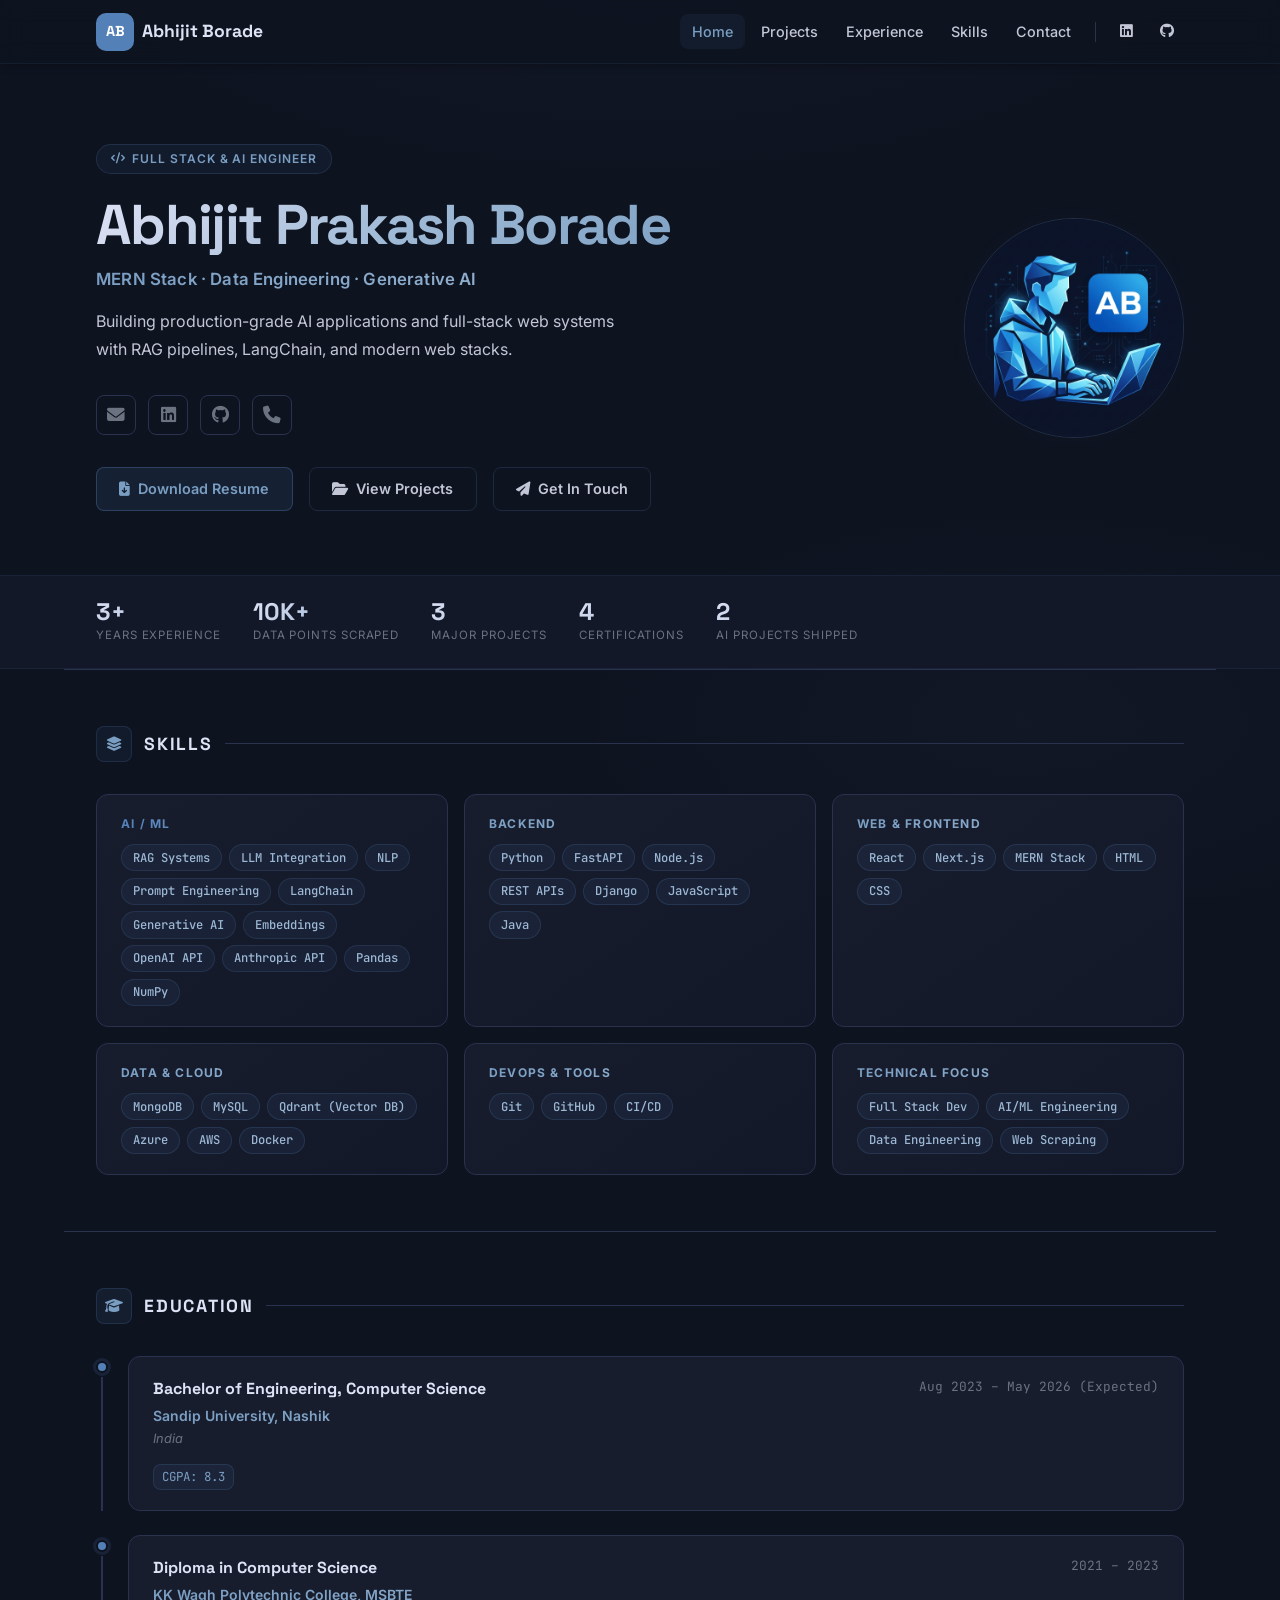
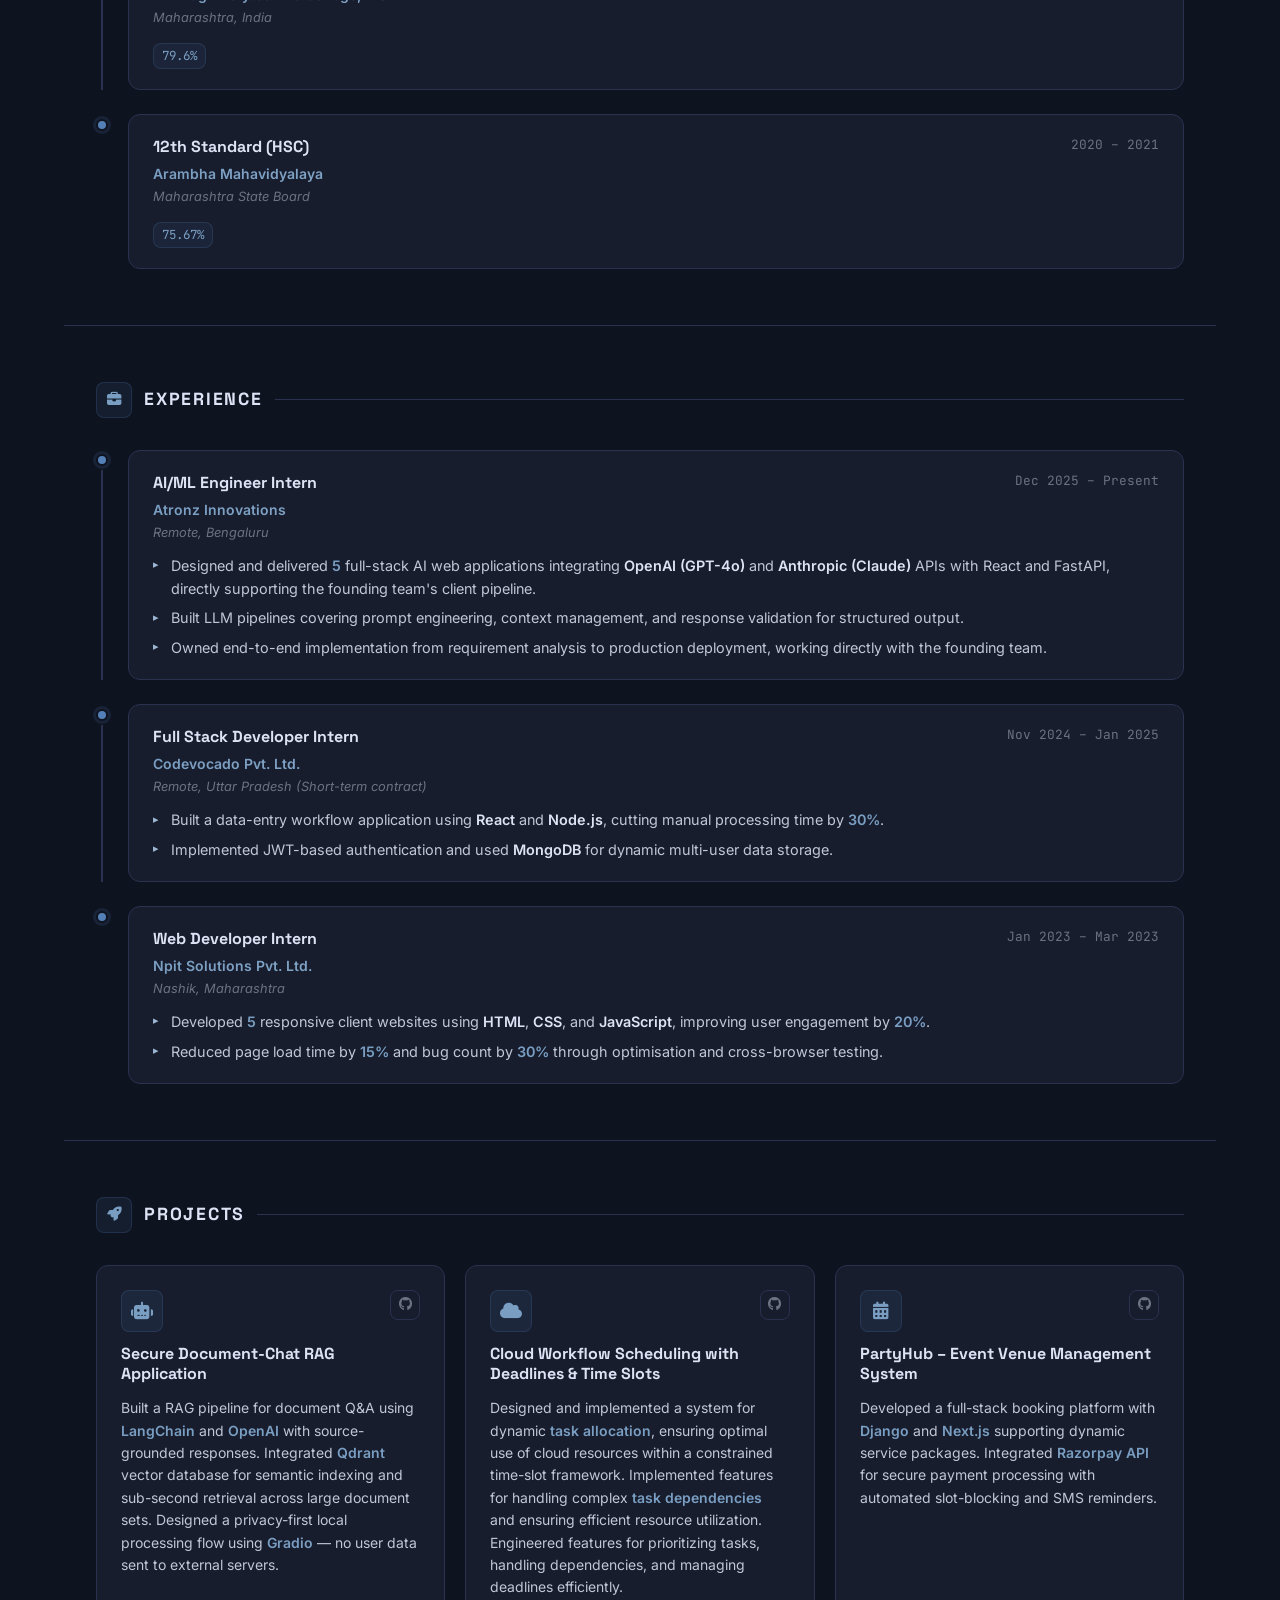
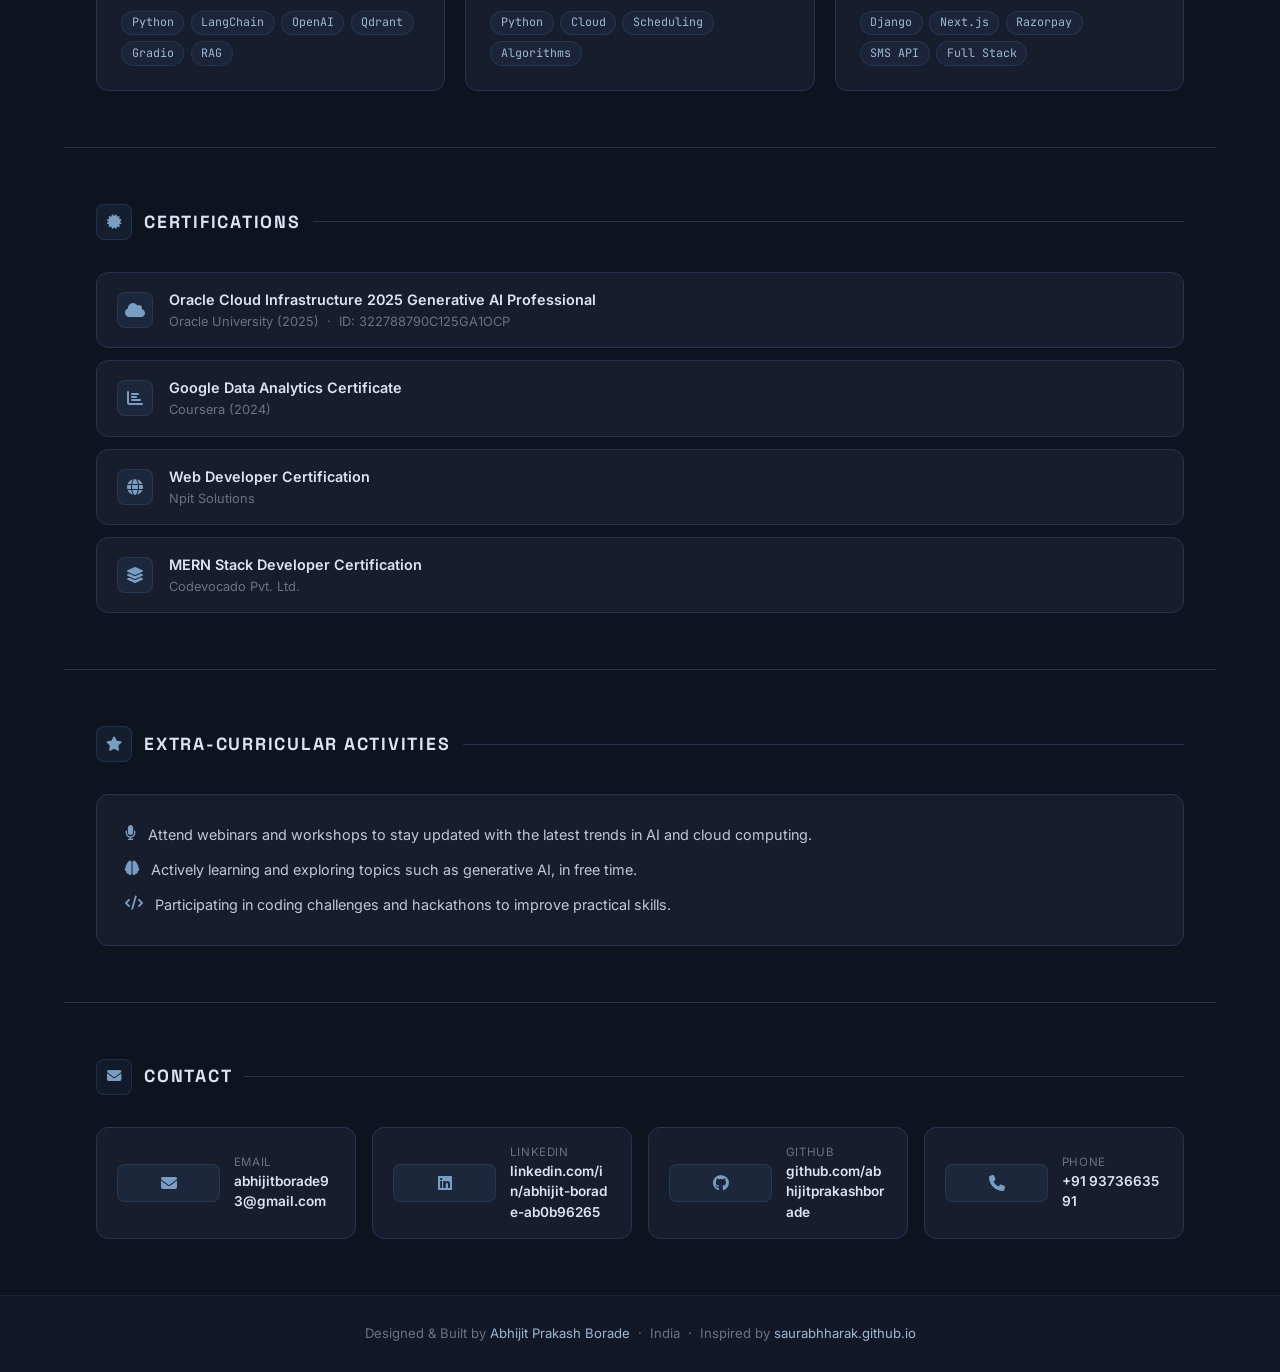
==== index.html @ 8b2f5fe6 "Deploying initial portfolio site" ====
<!DOCTYPE html>
<html lang="en">
<head>
  <meta charset="UTF-8">
  <meta name="viewport" content="width=device-width, initial-scale=1">
  <meta name="theme-color" content="#0e1320">
  <title>Abhijit Borade | Full Stack Developer & AI Engineer</title>
  <meta name="description" content="Abhijit Prakash Borade — Full Stack &amp; AI Engineer. Building production-grade AI apps with RAG pipelines, LangChain, and modern web stacks. MERN Stack, Python, Generative AI.">
  <meta name="author" content="Abhijit Prakash Borade">
  <meta property="og:title" content="Abhijit Prakash Borade">
  <meta property="og:description" content="Full Stack Developer & AI/ML Engineer based in India. MERN Stack, Python, Generative AI.">
  <meta property="og:type" content="website">
  <meta name="twitter:card" content="summary">

  <!-- Favicon -->
  <link rel="icon" href="data:image/svg+xml,<svg xmlns='http://www.w3.org/2000/svg' viewBox='0 0 100 100'><rect width='100' height='100' rx='20' fill='%233b82f6'/><text x='50' y='68' font-size='50' font-family='Arial' font-weight='bold' fill='white' text-anchor='middle'>AB</text></svg>">

  <!-- Fonts -->
  <link rel="preconnect" href="https://fonts.googleapis.com">
  <link rel="preconnect" href="https://fonts.gstatic.com" crossorigin>
  <link href="https://fonts.googleapis.com/css2?family=Space+Grotesk:wght@500;600;700&family=Inter:wght@400;500;600;700;800&family=JetBrains+Mono:wght@400;500&display=swap" rel="stylesheet">

  <!-- FontAwesome -->
  <link rel="stylesheet" href="https://cdnjs.cloudflare.com/ajax/libs/font-awesome/6.5.1/css/all.min.css">

  <!-- Stylesheet -->
  <link rel="stylesheet" href="assets/css/style.css">
</head>
<body>

  <a id="skip-to-content" href="#content">Skip to the content.</a>

  <!-- ── Navigation ── -->
  <nav class="nav-bar" role="navigation" aria-label="Main navigation">
    <div class="nav-container">
      <a class="nav-brand" href="index.html" aria-label="Abhijit Borade Home">
        <span class="nav-brand__logo">AB</span>
        <span>Abhijit Borade</span>
      </a>
      <input type="checkbox" id="nav-toggle" class="nav-toggle-checkbox" aria-hidden="true">
      <label for="nav-toggle" class="nav-toggle-label" aria-label="Toggle navigation">
        <span></span>
      </label>
      <ul class="nav-links" role="list">
        <li><a href="index.html" class="nav-active">Home</a></li>
        <li><a href="projects.html">Projects</a></li>
        <li><a href="experience.html">Experience</a></li>
        <li><a href="skills.html">Skills</a></li>
        <li><a href="#contact">Contact</a></li>
        <li class="nav-divider" aria-hidden="true"></li>
        <li class="nav-social">
          <a href="https://www.linkedin.com/in/abhijit-borade-ab0b96265" target="_blank" rel="noopener" aria-label="LinkedIn">
            <i class="fab fa-linkedin" aria-hidden="true"></i>
          </a>
        </li>
        <li class="nav-social">
          <a href="https://github.com/abhijitprakashborade" target="_blank" rel="noopener" aria-label="GitHub">
            <i class="fab fa-github" aria-hidden="true"></i>
          </a>
        </li>
      </ul>
    </div>
  </nav>

  <!-- ── Main Content ── -->
  <main id="content" role="main">

    <!-- Hero -->
    <section class="hero-section" aria-label="Introduction">
      <div class="hero-content fade-up">
        <div class="hero-badge fade-up fade-up-1">
          <i class="fas fa-code" aria-hidden="true"></i>
          Full Stack &amp; AI Engineer
        </div>
        <h1 class="hero-name fade-up fade-up-2">Abhijit Prakash Borade</h1>
        <p class="hero-title fade-up fade-up-3">MERN Stack · Data Engineering · Generative AI</p>
        <p class="hero-tagline fade-up fade-up-4">
          Building production-grade AI applications and full-stack web systems with RAG pipelines, LangChain, and modern web stacks.
        </p>
        <div class="hero-social fade-up fade-up-4">
          <a href="mailto:abhijitborade93@gmail.com" aria-label="Email">
            <i class="fas fa-envelope" aria-hidden="true"></i>
          </a>
          <a href="https://www.linkedin.com/in/abhijit-borade-ab0b96265" target="_blank" rel="noopener" aria-label="LinkedIn">
            <i class="fab fa-linkedin" aria-hidden="true"></i>
          </a>
          <a href="https://github.com/abhijitprakashborade" target="_blank" rel="noopener" aria-label="GitHub">
            <i class="fab fa-github" aria-hidden="true"></i>
          </a>
          <a href="tel:+919373663591" aria-label="Phone">
            <i class="fas fa-phone" aria-hidden="true"></i>
          </a>
        </div>
        <div class="hero-actions fade-up fade-up-5">
          <a href="assets/resume/Abhijit_Borade_Resume.pdf" download="Abhijit_Borade_Resume.pdf" class="hero-resume-btn" id="hero-download-resume">
            <i class="fas fa-file-arrow-down" aria-hidden="true"></i> Download Resume
          </a>
          <a href="projects.html" class="hero-contact-btn" id="hero-view-projects">
            <i class="fas fa-folder-open" aria-hidden="true"></i> View Projects
          </a>
          <a href="#contact" class="hero-contact-btn" id="hero-contact">
            <i class="fas fa-paper-plane" aria-hidden="true"></i> Get In Touch
          </a>
        </div>
      </div>
      <div class="hero-avatar-wrap fade-up fade-up-2">
        <div class="hero-avatar-glow"></div>
        <img class="hero-avatar" src="assets/images/profile.png" alt="Abhijit Prakash Borade profile photo" width="220" height="220">
      </div>
    </section>

    <!-- Stats Strip -->
    <div class="stats-strip">
      <div class="stats-inner">
        <div class="stat-item">
          <span class="stat-value stat-blue">3+</span>
          <span class="stat-label">Years Experience</span>
        </div>
        <div class="stat-item">
          <span class="stat-value stat-teal">10K+</span>
          <span class="stat-label">Data Points Scraped</span>
        </div>
        <div class="stat-item">
          <span class="stat-value stat-purple">3</span>
          <span class="stat-label">Major Projects</span>
        </div>
        <div class="stat-item">
          <span class="stat-value stat-orange">4</span>
          <span class="stat-label">Certifications</span>
        </div>
        <div class="stat-item">
          <span class="stat-value stat-pink">2</span>
          <span class="stat-label">AI Projects Shipped</span>
        </div>
      </div>
    </div>

    <hr class="section-divider">

    <!-- Skills Summary -->
    <section id="skills" class="section-wrap" aria-labelledby="skills-heading">
      <div class="section-header">
        <div class="section-icon"><i class="fas fa-layer-group" aria-hidden="true"></i></div>
        <h2 class="section-title" id="skills-heading">Skills</h2>
        <div class="section-title-line"></div>
      </div>
      <div class="skills-grid">
        <div class="skill-card"><!-- blue (default) -->
          <div class="skill-category">AI / ML</div>
          <div class="skill-tags">
            <span class="skill-tag">RAG Systems</span>
            <span class="skill-tag">LLM Integration</span>
            <span class="skill-tag">NLP</span>
            <span class="skill-tag">Prompt Engineering</span>
            <span class="skill-tag">LangChain</span>
            <span class="skill-tag">Generative AI</span>
            <span class="skill-tag">Embeddings</span>
            <span class="skill-tag">OpenAI API</span>
            <span class="skill-tag">Anthropic API</span>
            <span class="skill-tag">Pandas</span>
            <span class="skill-tag">NumPy</span>
          </div>
        </div>
        <div class="skill-card c-teal">
          <div class="skill-category">Backend</div>
          <div class="skill-tags">
            <span class="skill-tag">Python</span>
            <span class="skill-tag">FastAPI</span>
            <span class="skill-tag">Node.js</span>
            <span class="skill-tag">REST APIs</span>
            <span class="skill-tag">Django</span>
            <span class="skill-tag">JavaScript</span>
            <span class="skill-tag">Java</span>
          </div>
        </div>
        <div class="skill-card c-purple">
          <div class="skill-category">Web &amp; Frontend</div>
          <div class="skill-tags">
            <span class="skill-tag">React</span>
            <span class="skill-tag">Next.js</span>
            <span class="skill-tag">MERN Stack</span>
            <span class="skill-tag">HTML</span>
            <span class="skill-tag">CSS</span>
          </div>
        </div>
        <div class="skill-card c-orange">
          <div class="skill-category">Data &amp; Cloud</div>
          <div class="skill-tags">
            <span class="skill-tag">MongoDB</span>
            <span class="skill-tag">MySQL</span>
            <span class="skill-tag">Qdrant (Vector DB)</span>
            <span class="skill-tag">Azure</span>
            <span class="skill-tag">AWS</span>
            <span class="skill-tag">Docker</span>
          </div>
        </div>
        <div class="skill-card c-green">
          <div class="skill-category">DevOps &amp; Tools</div>
          <div class="skill-tags">
            <span class="skill-tag">Git</span>
            <span class="skill-tag">GitHub</span>
            <span class="skill-tag">CI/CD</span>
          </div>
        </div>
        <div class="skill-card c-pink">
          <div class="skill-category">Technical Focus</div>
          <div class="skill-tags">
            <span class="skill-tag">Full Stack Dev</span>
            <span class="skill-tag">AI/ML Engineering</span>
            <span class="skill-tag">Data Engineering</span>
            <span class="skill-tag">Web Scraping</span>
          </div>
        </div>
      </div>
    </section>

    <hr class="section-divider">

    <!-- Education -->
    <section id="education" class="section-wrap" aria-labelledby="edu-heading">
      <div class="section-header">
        <div class="section-icon si-teal"><i class="fas fa-graduation-cap" aria-hidden="true"></i></div>
        <h2 class="section-title" id="edu-heading">Education</h2>
        <div class="section-title-line"></div>
      </div>
      <div class="timeline">

        <div class="timeline-item c-teal">
          <div class="timeline-dot-col">
            <div class="timeline-dot"></div>
            <div class="timeline-line"></div>
          </div>
          <div class="timeline-body">
            <div class="timeline-header">
              <div class="timeline-title">Bachelor of Engineering, Computer Science</div>
              <div class="timeline-date">Aug 2023 – May 2026 (Expected)</div>
            </div>
            <div class="timeline-org">Sandip University, Nashik</div>
            <div class="timeline-sub">India</div>
            <span class="timeline-grade">CGPA: 8.3</span>
          </div>
        </div>

        <div class="timeline-item c-purple">
          <div class="timeline-dot-col">
            <div class="timeline-dot"></div>
            <div class="timeline-line"></div>
          </div>
          <div class="timeline-body">
            <div class="timeline-header">
              <div class="timeline-title">Diploma in Computer Science</div>
              <div class="timeline-date">2021 – 2023</div>
            </div>
            <div class="timeline-org">KK Wagh Polytechnic College, MSBTE</div>
            <div class="timeline-sub">Maharashtra, India</div>
            <span class="timeline-grade">79.6%</span>
          </div>
        </div>

        <div class="timeline-item c-orange">
          <div class="timeline-dot-col">
            <div class="timeline-dot"></div>
          </div>
          <div class="timeline-body">
            <div class="timeline-header">
              <div class="timeline-title">12th Standard (HSC)</div>
              <div class="timeline-date">2020 – 2021</div>
            </div>
            <div class="timeline-org">Arambha Mahavidyalaya</div>
            <div class="timeline-sub">Maharashtra State Board</div>
            <span class="timeline-grade">75.67%</span>
          </div>
        </div>

      </div>
    </section>

    <hr class="section-divider">

    <!-- Experience -->
    <section id="experience" class="section-wrap" aria-labelledby="exp-heading">
      <div class="section-header">
        <div class="section-icon si-orange"><i class="fas fa-briefcase" aria-hidden="true"></i></div>
        <h2 class="section-title" id="exp-heading">Experience</h2>
        <div class="section-title-line"></div>
      </div>
      <div class="timeline">

        <div class="timeline-item c-blue">
          <div class="timeline-dot-col">
            <div class="timeline-dot"></div>
            <div class="timeline-line"></div>
          </div>
          <div class="timeline-body">
            <div class="timeline-header">
              <div class="timeline-title">AI/ML Engineer Intern</div>
              <div class="timeline-date">Dec 2025 – Present</div>
            </div>
            <div class="timeline-org">Atronz Innovations</div>
            <div class="timeline-sub">Remote, Bengaluru</div>
            <ul class="timeline-bullets">
              <li>Designed and delivered <span class="highlight-num">5</span> full-stack AI web applications integrating <strong>OpenAI (GPT-4o)</strong> and <strong>Anthropic (Claude)</strong> APIs with React and FastAPI, directly supporting the founding team's client pipeline.</li>
              <li>Built LLM pipelines covering prompt engineering, context management, and response validation for structured output.</li>
              <li>Owned end-to-end implementation from requirement analysis to production deployment, working directly with the founding team.</li>
            </ul>
          </div>
        </div>

        <div class="timeline-item c-purple">
          <div class="timeline-dot-col">
            <div class="timeline-dot"></div>
            <div class="timeline-line"></div>
          </div>
          <div class="timeline-body">
            <div class="timeline-header">
              <div class="timeline-title">Full Stack Developer Intern</div>
              <div class="timeline-date">Nov 2024 – Jan 2025</div>
            </div>
            <div class="timeline-org">Codevocado Pvt. Ltd.</div>
            <div class="timeline-sub">Remote, Uttar Pradesh (Short-term contract)</div>
            <ul class="timeline-bullets">
              <li>Built a data-entry workflow application using <strong>React</strong> and <strong>Node.js</strong>, cutting manual processing time by <span class="highlight-num">30%</span>.</li>
              <li>Implemented JWT-based authentication and used <strong>MongoDB</strong> for dynamic multi-user data storage.</li>
            </ul>
          </div>
        </div>

        <div class="timeline-item c-teal">
          <div class="timeline-dot-col">
            <div class="timeline-dot"></div>
          </div>
          <div class="timeline-body">
            <div class="timeline-header">
              <div class="timeline-title">Web Developer Intern</div>
              <div class="timeline-date">Jan 2023 – Mar 2023</div>
            </div>
            <div class="timeline-org">Npit Solutions Pvt. Ltd.</div>
            <div class="timeline-sub">Nashik, Maharashtra</div>
            <ul class="timeline-bullets">
              <li>Developed <span class="highlight-num">5</span> responsive client websites using <strong>HTML</strong>, <strong>CSS</strong>, and <strong>JavaScript</strong>, improving user engagement by <span class="highlight-num">20%</span>.</li>
              <li>Reduced page load time by <span class="highlight-num">15%</span> and bug count by <span class="highlight-num">30%</span> through optimisation and cross-browser testing.</li>
            </ul>
          </div>
        </div>

      </div>
    </section>

    <hr class="section-divider">

    <!-- Projects -->
    <section id="projects" class="section-wrap" aria-labelledby="proj-heading">
      <div class="section-header">
        <div class="section-icon si-purple"><i class="fas fa-rocket" aria-hidden="true"></i></div>
        <h2 class="section-title" id="proj-heading">Projects</h2>
        <div class="section-title-line"></div>
      </div>
      <div class="projects-grid">

        <article class="project-card" aria-label="Secure Document-Chat RAG Application">
          <div class="project-card-header">
            <div class="project-icon"><i class="fas fa-robot" aria-hidden="true"></i></div>
            <div class="project-links">
              <a href="https://github.com/abhijitprakashborade/RAG-App" target="_blank" rel="noopener" class="project-link" aria-label="GitHub Repository">
                <i class="fab fa-github" aria-hidden="true"></i>
              </a>
            </div>
          </div>
          <h3 class="project-name">Secure Document-Chat RAG Application</h3>
          <p class="project-desc">
            Built a RAG pipeline for document Q&amp;A using <strong>LangChain</strong> and <strong>OpenAI</strong> with source-grounded responses. Integrated <strong>Qdrant</strong> vector database for semantic indexing and sub-second retrieval across large document sets. Designed a privacy-first local processing flow using <strong>Gradio</strong> — no user data sent to external servers.
          </p>
          <div class="project-tags">
            <span class="project-tag">Python</span>
            <span class="project-tag">LangChain</span>
            <span class="project-tag">OpenAI</span>
            <span class="project-tag">Qdrant</span>
            <span class="project-tag">Gradio</span>
            <span class="project-tag">RAG</span>
          </div>
        </article>

        <article class="project-card c-purple" aria-label="Cloud Workflow Scheduling with Deadlines and Time Slots">
          <div class="project-card-header">
            <div class="project-icon"><i class="fas fa-cloud" aria-hidden="true"></i></div>
            <div class="project-links">
              <a href="https://github.com/abhijitborade" target="_blank" rel="noopener" class="project-link" aria-label="GitHub Repository">
                <i class="fab fa-github" aria-hidden="true"></i>
              </a>
            </div>
          </div>
          <h3 class="project-name">Cloud Workflow Scheduling with Deadlines & Time Slots</h3>
          <p class="project-desc">
            Designed and implemented a system for dynamic <strong>task allocation</strong>, ensuring optimal use of cloud resources within a constrained time-slot framework. Implemented features for handling complex <strong>task dependencies</strong> and ensuring efficient resource utilization. Engineered features for prioritizing tasks, handling dependencies, and managing deadlines efficiently.
          </p>
          <div class="project-tags">
            <span class="project-tag">Python</span>
            <span class="project-tag">Cloud</span>
            <span class="project-tag">Scheduling</span>
            <span class="project-tag">Algorithms</span>
          </div>
        </article>

        <article class="project-card c-orange" aria-label="PartyHub Event Venue Management System">
          <div class="project-card-header">
            <div class="project-icon"><i class="fas fa-calendar-alt" aria-hidden="true"></i></div>
            <div class="project-links">
              <a href="https://github.com/abhijitprakashborade/PartyHall" target="_blank" rel="noopener" class="project-link" aria-label="GitHub Repository">
                <i class="fab fa-github" aria-hidden="true"></i>
              </a>
            </div>
          </div>
          <h3 class="project-name">PartyHub – Event Venue Management System</h3>
          <p class="project-desc">
            Developed a full-stack booking platform with <strong>Django</strong> and <strong>Next.js</strong> supporting dynamic service packages. Integrated <strong>Razorpay API</strong> for secure payment processing with automated slot-blocking and SMS reminders.
          </p>
          <div class="project-tags">
            <span class="project-tag">Django</span>
            <span class="project-tag">Next.js</span>
            <span class="project-tag">Razorpay</span>
            <span class="project-tag">SMS API</span>
            <span class="project-tag">Full Stack</span>
          </div>
        </article>

      </div>
    </section>

    <hr class="section-divider">

    <!-- Certifications -->
    <section id="certifications" class="section-wrap" aria-labelledby="cert-heading">
      <div class="section-header">
        <div class="section-icon si-pink"><i class="fas fa-certificate" aria-hidden="true"></i></div>
        <h2 class="section-title" id="cert-heading">Certifications</h2>
        <div class="section-title-line"></div>
      </div>
      <div class="cert-list">
        <div class="cert-item">
          <div class="cert-icon"><i class="fas fa-cloud" aria-hidden="true"></i></div>
          <div>
            <div class="cert-name">Oracle Cloud Infrastructure 2025 Generative AI Professional</div>
            <div class="cert-issuer">Oracle University (2025) &nbsp;·&nbsp; ID: 322788790C125GA1OCP</div>
          </div>
        </div>
        <div class="cert-item c-teal">
          <div class="cert-icon"><i class="fas fa-chart-bar" aria-hidden="true"></i></div>
          <div>
            <div class="cert-name">Google Data Analytics Certificate</div>
            <div class="cert-issuer">Coursera (2024)</div>
          </div>
        </div>
        <div class="cert-item c-orange">
          <div class="cert-icon"><i class="fas fa-globe" aria-hidden="true"></i></div>
          <div>
            <div class="cert-name">Web Developer Certification</div>
            <div class="cert-issuer">Npit Solutions</div>
          </div>
        </div>
        <div class="cert-item c-pink">
          <div class="cert-icon"><i class="fas fa-layer-group" aria-hidden="true"></i></div>
          <div>
            <div class="cert-name">MERN Stack Developer Certification</div>
            <div class="cert-issuer">Codevocado Pvt. Ltd.</div>
          </div>
        </div>
      </div>
    </section>

    <hr class="section-divider">

    <!-- Extra-Curricular -->
    <section id="extra" class="section-wrap" aria-labelledby="extra-heading">
      <div class="section-header">
        <div class="section-icon si-green"><i class="fas fa-star" aria-hidden="true"></i></div>
        <h2 class="section-title" id="extra-heading">Extra-Curricular Activities</h2>
        <div class="section-title-line"></div>
      </div>
      <div class="about-card">
        <div class="extra-list">
          <div class="extra-item">
            <i class="fas fa-microphone ec-purple" aria-hidden="true"></i>
            <span>Attend webinars and workshops to stay updated with the latest trends in AI and cloud computing.</span>
          </div>
          <div class="extra-item">
            <i class="fas fa-brain ec-teal" aria-hidden="true"></i>
            <span>Actively learning and exploring topics such as generative AI, in free time.</span>
          </div>
          <div class="extra-item">
            <i class="fas fa-code ec-orange" aria-hidden="true"></i>
            <span>Participating in coding challenges and hackathons to improve practical skills.</span>
          </div>
        </div>
      </div>
    </section>

    <hr class="section-divider">

    <!-- Contact -->
    <section id="contact" class="section-wrap" aria-labelledby="contact-heading">
      <div class="section-header">
        <div class="section-icon"><i class="fas fa-envelope" aria-hidden="true"></i></div>
        <h2 class="section-title" id="contact-heading">Contact</h2>
        <div class="section-title-line"></div>
      </div>
      <div class="contact-grid">
        <a href="mailto:abhijitborade93@gmail.com" class="contact-card cc-blue" id="contact-email" aria-label="Send email">
          <div class="contact-card-icon"><i class="fas fa-envelope" aria-hidden="true"></i></div>
          <div>
            <div class="contact-card-label">Email</div>
            <div class="contact-card-value">abhijitborade93@gmail.com</div>
          </div>
        </a>
        <a href="https://www.linkedin.com/in/abhijit-borade-ab0b96265" target="_blank" rel="noopener" class="contact-card cc-purple" id="contact-linkedin" aria-label="LinkedIn profile">
          <div class="contact-card-icon"><i class="fab fa-linkedin" aria-hidden="true"></i></div>
          <div>
            <div class="contact-card-label">LinkedIn</div>
            <div class="contact-card-value">linkedin.com/in/abhijit-borade-ab0b96265</div>
          </div>
        </a>
        <a href="https://github.com/abhijitprakashborade" target="_blank" rel="noopener" class="contact-card cc-teal" id="contact-github" aria-label="GitHub profile">
          <div class="contact-card-icon"><i class="fab fa-github" aria-hidden="true"></i></div>
          <div>
            <div class="contact-card-label">GitHub</div>
            <div class="contact-card-value">github.com/abhijitprakashborade</div>
          </div>
        </a>
        <a href="tel:+919373663591" class="contact-card cc-orange" id="contact-phone" aria-label="Call phone number">
          <div class="contact-card-icon"><i class="fas fa-phone" aria-hidden="true"></i></div>
          <div>
            <div class="contact-card-label">Phone</div>
            <div class="contact-card-value">+91 9373663591</div>
          </div>
        </a>
      </div>
    </section>

  </main>

  <!-- Footer -->
  <footer class="site-footer" role="contentinfo">
    <p>
      Designed &amp; Built by <a href="index.html">Abhijit Prakash Borade</a> &nbsp;·&nbsp; India
      &nbsp;·&nbsp; Inspired by <a href="https://saurabhharak.github.io/portfolio/" target="_blank" rel="noopener">saurabhharak.github.io</a>
    </p>
  </footer>

  <!-- Scroll-into-view animation observer -->
  <script>
    const observer = new IntersectionObserver(
      (entries) => entries.forEach(e => {
        if (e.isIntersecting) { e.target.classList.add('in-view'); observer.unobserve(e.target); }
      }),
      { threshold: 0.1 }
    );
    document.querySelectorAll('.skill-card, .timeline-body, .project-card, .cert-item, .contact-card').forEach(el => {
      el.style.opacity = '0';
      el.style.transform = 'translateY(16px)';
      el.style.transition = 'opacity 0.5s ease, transform 0.5s ease';
      observer.observe(el);
    });
    document.addEventListener('DOMContentLoaded', () => {
      const style = document.createElement('style');
      style.textContent = '.in-view { opacity: 1 !important; transform: none !important; }';
      document.head.appendChild(style);
    });
  </script>
</body>
</html>
---- assets/css/style.css ----
/* =====================================================
   ABHIJIT PRAKASH BORADE — PORTFOLIO
   Dark-mode design inspired by saurabhharak.github.io
   ===================================================== */

@import url('https://fonts.googleapis.com/css2?family=Space+Grotesk:wght@500;600;700&family=Inter:wght@400;500;600;700;800&family=JetBrains+Mono:wght@400;500&display=swap');

/* ─── CSS Variables — Peaceful Slate-Blue ─── */
:root {
  /* Backgrounds — Saurabh dark, same warm navy */
  --bg:         #0e1320;
  --bg-surface: #131829;
  --bg-card:    #171d2d;

  /* Borders — very subtle */
  --border:     #2a3250;

  /* ── PEACEFUL Slate-Blue (desaturated, muted) ── */
  --primary:      #5480b8;   /* muted slate blue — not vivid */
  --primary-dim:  #4570a8;
  --primary-glow: rgba(84,128,184,0.12);
  --secondary:    #7a9ec2;   /* soft steel blue */
  --accent:       #9db8d4;   /* very pale blue */
  --accent2:      #bfd3e8;   /* near-white blue */

  /* Text — Saurabh exact, kept */
  --text:       #c2c6d6;
  --text-bright:#dee2f5;
  --text-muted: #6b7280;

  /* Links & tags — soft pale blue */
  --link:       #9db8d4;
  --tag-bg:     rgba(84,128,184,0.09);
  --tag-color:  #9db8d4;

  /* Misc */
  --radius:     0.5rem;
  --radius-lg:  0.75rem;
  --shadow:     0 2px 16px rgba(0,0,0,0.35);
  --nav-h:      64px;
  --transition: 0.2s ease;
}

/* ── Peaceful utility overrides — all muted slate-blue ── */

.c-blue:hover,.c-purple:hover,.c-teal:hover,.c-orange:hover,.c-pink:hover,.c-green:hover {
  border-color:rgba(84,128,184,0.3) !important;
  box-shadow:none !important;
}
.c-blue::after,.c-purple::after,.c-teal::after,.c-orange::after,.c-pink::after,.c-green::after,
.c-blue.project-card::before,.c-purple.project-card::before,.c-teal.project-card::before,.c-orange.project-card::before,.c-pink.project-card::before {
  background:linear-gradient(90deg,var(--primary),var(--secondary)) !important;
}
.c-blue .skill-category,.c-purple .skill-category,.c-teal .skill-category,.c-orange .skill-category,.c-pink .skill-category,.c-green .skill-category,
.c-blue .timeline-org,.c-purple .timeline-org,.c-teal .timeline-org,.c-orange .timeline-org {
  background:linear-gradient(90deg,var(--secondary) 0%,var(--accent) 100%) !important;
  -webkit-background-clip:text !important; -webkit-text-fill-color:transparent !important; background-clip:text !important;
}
.c-blue .skill-tag,.c-purple .skill-tag,.c-teal .skill-tag,.c-orange .skill-tag,.c-pink .skill-tag,.c-green .skill-tag,
.c-blue .project-tag,.c-purple .project-tag,.c-teal .project-tag,.c-orange .project-tag {
  background:rgba(84,128,184,0.08) !important; color:#9db8d4 !important; border-color:rgba(84,128,184,0.2) !important;
}
.c-blue .skill-tag:hover,.c-purple .skill-tag:hover,.c-teal .skill-tag:hover,.c-orange .skill-tag:hover,.c-pink .skill-tag:hover,.c-green .skill-tag:hover {
  background:rgba(84,128,184,0.15) !important; color:var(--text-bright) !important; border-color:rgba(84,128,184,0.35) !important;
}
.c-blue .project-icon,.c-purple .project-icon,.c-teal .project-icon,.c-orange .project-icon,.c-pink .project-icon,
.c-blue .cert-icon,.c-purple .cert-icon,.c-teal .cert-icon,.c-orange .cert-icon,.c-pink .cert-icon,
.c-blue .section-icon,.c-purple .section-icon,.c-teal .section-icon,.c-orange .section-icon {
  background:rgba(84,128,184,0.1) !important; color:var(--secondary) !important; border-color:rgba(84,128,184,0.2) !important;
}
.c-blue .timeline-dot,.c-purple .timeline-dot,.c-teal .timeline-dot,.c-orange .timeline-dot {
  background:var(--primary) !important; box-shadow:0 0 0 3px rgba(84,128,184,0.15) !important;
}
.c-blue .timeline-body:hover,.c-purple .timeline-body:hover,.c-teal .timeline-body:hover,.c-orange .timeline-body:hover {
  border-color:rgba(84,128,184,0.25) !important; box-shadow:none !important;
}
.c-blue .timeline-grade,.c-purple .timeline-grade,.c-teal .timeline-grade,.c-orange .timeline-grade {
  background:rgba(84,128,184,0.08) !important; color:var(--secondary) !important; border-color:rgba(84,128,184,0.2) !important;
}
.c-blue .cert-item:hover,.c-purple .cert-item:hover,.c-teal .cert-item:hover,.c-orange .cert-item:hover,.c-pink .cert-item:hover {
  border-color:rgba(84,128,184,0.28) !important; box-shadow:none !important;
}
.si-blue,.si-purple,.si-teal,.si-orange,.si-pink,.si-green {
  background:rgba(84,128,184,0.1) !important; color:var(--secondary) !important; border-color:rgba(84,128,184,0.2) !important;
}
.cc-blue:hover,.cc-purple:hover,.cc-teal:hover,.cc-orange:hover {
  border-color:var(--secondary) !important; box-shadow:none !important;
}
.cc-blue .contact-card-icon,.cc-purple .contact-card-icon,.cc-teal .contact-card-icon,.cc-orange .contact-card-icon {
  background:rgba(84,128,184,0.1) !important; color:var(--secondary) !important; border-color:rgba(84,128,184,0.2) !important;
}
.ec-purple,.ec-teal,.ec-orange { color:var(--secondary) !important; }

/* Stat colours — muted blue shades */
.stat-blue  { background:linear-gradient(135deg,var(--text-bright) 0%,#7a9ec2 100%); -webkit-background-clip:text; -webkit-text-fill-color:transparent; background-clip:text; }
.stat-teal  { background:linear-gradient(135deg,var(--text-bright) 0%,#8fb4cc 100%); -webkit-background-clip:text; -webkit-text-fill-color:transparent; background-clip:text; }
.stat-purple{ background:linear-gradient(135deg,var(--text-bright) 0%,#9db8d4 100%); -webkit-background-clip:text; -webkit-text-fill-color:transparent; background-clip:text; }
.stat-orange{ background:linear-gradient(135deg,var(--text-bright) 0%,#aac6da 100%); -webkit-background-clip:text; -webkit-text-fill-color:transparent; background-clip:text; }
.stat-pink  { background:linear-gradient(135deg,var(--text-bright) 0%,#bfd3e8 100%); -webkit-background-clip:text; -webkit-text-fill-color:transparent; background-clip:text; }

/* ─── Reset / Base ──────────────────────────────────── */
*, *::before, *::after { box-sizing: border-box; margin: 0; padding: 0; }

html { scroll-behavior: smooth; }

body {
  font-family: 'Inter', 'Open Sans', 'Helvetica Neue', Arial, sans-serif;
  font-size: 16px;
  line-height: 1.5;
  color: var(--text);
  background: var(--bg);
  background-image:
    radial-gradient(ellipse 80% 50% at 50% -10%, rgba(84,128,184,0.05) 0%, transparent 60%),
    radial-gradient(ellipse 60% 40% at 80% 80%, rgba(122,158,194,0.03) 0%, transparent 60%);
  background-attachment: fixed;
  min-height: 100vh;
}

a { color: var(--link); text-decoration: none; transition: color var(--transition); }
a:hover { color: var(--text-bright); text-decoration: underline; }

img { max-width: 100%; display: block; }

ul { list-style: none; }

/* ─── Skip Link ─────────────────────────────────────── */
#skip-to-content {
  position: absolute;
  height: 1px; width: 1px;
  overflow: hidden;
  top: -10px;
  left: 0;
}
#skip-to-content:focus {
  position: fixed;
  top: 10px; left: 10px;
  height: auto; width: auto;
  background: var(--primary);
  color: #fff;
  padding: 0.5rem 1rem;
  border-radius: var(--radius);
  z-index: 9999;
  outline: 3px solid #fff;
}

/* ─── Navigation ────────────────────────────────────── */
.nav-bar {
  position: sticky;
  top: 0;
  z-index: 100;
  background: rgba(14,19,32,0.95);
  backdrop-filter: blur(12px);
  -webkit-backdrop-filter: blur(12px);
  border-bottom: 1px solid rgba(84,128,184,0.1);
  height: var(--nav-h);
  box-shadow: 0 1px 8px rgba(0,0,0,0.3);
}

.nav-container {
  max-width: 72rem;
  margin: 0 auto;
  padding: 0 2rem;
  height: 100%;
  display: flex;
  align-items: center;
  gap: 2rem;
}

.nav-brand {
  display: flex;
  align-items: center;
  gap: 0.5rem;
  font-family: 'Space Grotesk', sans-serif;
  font-weight: 700;
  font-size: 1.1rem;
  color: var(--text-bright);
  text-decoration: none;
  flex-shrink: 0;
}
.nav-brand:hover { color: var(--text-bright); text-decoration: none; }

.nav-brand__logo {
  display: inline-flex;
  align-items: center;
  justify-content: center;
  width: 38px; height: 38px;
  background: var(--primary);
  color: #fff;
  border-radius: 10px;
  font-size: 0.9rem;
  font-weight: 700;
  letter-spacing: -0.5px;
  flex-shrink: 0;
  box-shadow: none;
}

/* hamburger */
.nav-toggle-checkbox { display: none; }
.nav-toggle-label {
  display: none;
  cursor: pointer;
  margin-left: auto;
  flex-direction: column;
  gap: 5px;
  padding: 4px;
}
.nav-toggle-label span,
.nav-toggle-label span::before,
.nav-toggle-label span::after {
  display: block;
  width: 24px; height: 2px;
  background: var(--text);
  border-radius: 2px;
  transition: transform 0.3s, opacity 0.3s;
  position: relative;
}
.nav-toggle-label span::before,
.nav-toggle-label span::after {
  content: '';
  position: absolute;
}
.nav-toggle-label span::before { top: -7px; }
.nav-toggle-label span::after  { top:  7px; }

.nav-links {
  display: flex;
  align-items: center;
  gap: 0.25rem;
  margin-left: auto;
}

.nav-links li a {
  display: inline-block;
  padding: 0.4rem 0.75rem;
  border-radius: var(--radius);
  font-size: 0.9rem;
  font-weight: 500;
  color: var(--text);
  transition: background var(--transition), color var(--transition);
}
.nav-links li a:hover,
.nav-links li a.nav-active {
  background: rgba(84,128,184,0.08);
  color: var(--secondary);
  text-decoration: none;
}

.nav-divider {
  width: 1px;
  height: 20px;
  background: var(--border);
  margin: 0 0.5rem;
}

.nav-social a {
  display: inline-flex;
  align-items: center;
  justify-content: center;
  width: 36px; height: 36px;
  border-radius: var(--radius);
  color: var(--text-muted);
  font-size: 1rem;
  transition: color var(--transition), background var(--transition);
}
.nav-social a:hover { color: var(--primary); background: var(--tag-bg); text-decoration: none; }

/* ─── Hero Section ──────────────────────────────────── */
.hero-section {
  max-width: 72rem;
  margin: 0 auto;
  padding: 5rem 2rem 4rem;
  display: grid;
  grid-template-columns: 1fr auto;
  gap: 3rem;
  align-items: center;
}

.hero-content { max-width: 640px; }

.hero-badge {
  display: inline-flex;
  align-items: center;
  gap: 0.4rem;
  background: rgba(84,128,184,0.08);
  color: var(--secondary);
  border: 1px solid rgba(84,128,184,0.2);
  border-radius: 99px;
  padding: 0.3rem 0.85rem;
  font-size: 0.75rem;
  font-weight: 600;
  letter-spacing: 0.08em;
  text-transform: uppercase;
  margin-bottom: 1.25rem;
  box-shadow: none;
}
.hero-badge i { font-size: 0.7rem; }

.hero-name {
  font-family: 'Space Grotesk', sans-serif;
  font-size: clamp(2.2rem, 5vw, 3.5rem);
  font-weight: 700;
  background: linear-gradient(135deg, #dee2f5 0%, #9db8d4 50%, #7a9ec2 100%);
  -webkit-background-clip: text;
  -webkit-text-fill-color: transparent;
  background-clip: text;
  line-height: 1.1;
  margin-bottom: 0.75rem;
  letter-spacing: -0.03em;
}

.hero-title {
  font-size: 1.05rem;
  font-weight: 600;
  background: linear-gradient(90deg, var(--secondary) 0%, var(--accent) 100%);
  -webkit-background-clip: text;
  -webkit-text-fill-color: transparent;
  background-clip: text;
  margin-bottom: 1rem;
  letter-spacing: 0.01em;
  opacity: 0.85;
}

.hero-tagline {
  font-size: 1rem;
  color: var(--text);
  line-height: 1.7;
  margin-bottom: 2rem;
  max-width: 520px;
}

.hero-social {
  display: flex;
  gap: 0.75rem;
  margin-bottom: 2rem;
}
.hero-social a {
  display: inline-flex;
  align-items: center;
  justify-content: center;
  width: 40px; height: 40px;
  border: 1px solid var(--border);
  border-radius: var(--radius);
  color: var(--text-muted);
  font-size: 1.1rem;
  transition: all var(--transition);
}
.hero-social a:hover {
  color: var(--primary);
  border-color: rgba(84,128,184,0.35);
  background: rgba(84,128,184,0.07);
  text-decoration: none;
  transform: translateY(-2px);
}

.hero-actions { display: flex; gap: 1rem; flex-wrap: wrap; }

/* Primary button — ghost/outline style, peaceful */
.hero-resume-btn {
  display: inline-flex;
  align-items: center;
  gap: 0.5rem;
  padding: 0.65rem 1.4rem;
  background: rgba(84,128,184,0.12);
  color: var(--secondary);
  border: 1px solid rgba(84,128,184,0.35);
  border-radius: var(--radius);
  font-size: 0.9rem;
  font-weight: 600;
  transition: all var(--transition);
  box-shadow: none;
  position: relative;
  overflow: hidden;
}
.hero-resume-btn::before { display: none; }
.hero-resume-btn:hover {
  background: rgba(84,128,184,0.2);
  color: var(--text-bright);
  border-color: rgba(84,128,184,0.5);
  text-decoration: none;
  transform: translateY(-2px);
  box-shadow: none;
}
.hero-resume-btn:hover::before { opacity: 1; }

.hero-contact-btn {
  display: inline-flex;
  align-items: center;
  gap: 0.5rem;
  padding: 0.65rem 1.4rem;
  background: transparent;
  color: var(--text);
  border: 1px solid rgba(84,128,184,0.2);
  border-radius: var(--radius);
  font-size: 0.9rem;
  font-weight: 600;
  transition: all var(--transition);
}
.hero-contact-btn:hover {
  color: var(--secondary);
  border-color: rgba(84,128,184,0.4);
  background: rgba(84,128,184,0.07);
  text-decoration: none;
  transform: translateY(-2px);
  box-shadow: none;
}

/* Hero Avatar */
.hero-avatar-wrap {
  position: relative;
  flex-shrink: 0;
}
.hero-avatar {
  width: 220px; height: 220px;
  border-radius: 50%;
  object-fit: cover;
  border: 1px solid rgba(84,128,184,0.25);
  box-shadow: none;
  position: relative;
  z-index: 1;
}
.hero-avatar-glow {
  position: absolute;
  inset: -16px;
  border-radius: 50%;
  background: radial-gradient(circle,
    rgba(84,128,184,0.1) 0%,
    rgba(122,158,194,0.04) 40%,
    transparent 70%);
  z-index: 0;
  animation: pulse-glow 5s ease-in-out infinite;
}
@keyframes pulse-glow {
  0%, 100% { opacity: 0.6; transform: scale(1); }
  50%       { opacity: 1;   transform: scale(1.05); }
}

/* ─── Stats Strip ───────────────────────────────────── */
.stats-strip {
  background: var(--bg-surface);
  border-top: 1px solid rgba(84,128,184,0.1);
  border-bottom: 1px solid rgba(84,128,184,0.1);
}
.stats-inner {
  max-width: 72rem;
  margin: 0 auto;
  padding: 1.5rem 2rem;
  display: flex;
  gap: 2rem;
  flex-wrap: wrap;
}
.stat-item {
  display: flex;
  flex-direction: column;
  gap: 0.15rem;
}
.stat-value {
  font-family: 'Space Grotesk', sans-serif;
  font-size: 1.5rem;
  font-weight: 700;
  background: linear-gradient(135deg, var(--text-bright) 0%, var(--secondary) 100%);
  -webkit-background-clip: text;
  -webkit-text-fill-color: transparent;
  background-clip: text;
  line-height: 1;
}
.stat-label {
  font-size: 0.72rem;
  color: var(--text-muted);
  letter-spacing: 0.08em;
  text-transform: uppercase;
}

/* ─── Section Layout ────────────────────────────────── */
.section-wrap {
  max-width: 72rem;
  margin: 0 auto;
  padding: 3.5rem 2rem;
}

.section-header {
  display: flex;
  align-items: center;
  gap: 0.75rem;
  margin-bottom: 2rem;
}
.section-icon {
  display: inline-flex;
  align-items: center;
  justify-content: center;
  width: 36px; height: 36px;
  background: rgba(84,128,184,0.08);
  color: var(--secondary);
  border: 1px solid rgba(84,128,184,0.18);
  border-radius: var(--radius);
  font-size: 0.9rem;
  flex-shrink: 0;
}
.section-title {
  font-family: 'Space Grotesk', sans-serif;
  font-size: 1.1rem;
  font-weight: 700;
  color: var(--text-bright);
  text-transform: uppercase;
  letter-spacing: 0.1em;
}
.section-title-line {
  flex: 1;
  height: 1px;
  background: var(--border);
}

/* ─── Skills Section ────────────────────────────────── */
.skills-grid {
  display: grid;
  grid-template-columns: repeat(auto-fill, minmax(280px, 1fr));
  gap: 1rem;
}
.skill-card {
  background: linear-gradient(145deg, var(--bg-card) 0%, var(--bg-surface) 100%);
  border: 1px solid var(--border);
  border-radius: var(--radius-lg);
  padding: 1.25rem 1.5rem;
  transition: border-color var(--transition), transform var(--transition), box-shadow var(--transition);
  position: relative;
  overflow: hidden;
}
.skill-card::after {
  content: '';
  position: absolute;
  top: 0; left: 0; right: 0;
  height: 2px;
  background: linear-gradient(90deg, var(--primary), var(--accent));
  opacity: 0;
  transition: opacity var(--transition);
}
.skill-card:hover {
  border-color: rgba(84,128,184,0.28);
  transform: translateY(-2px);
  box-shadow: none;
}
.skill-card:hover::after { opacity: 1; }
.skill-category {
  font-size: 0.75rem;
  font-weight: 700;
  background: linear-gradient(90deg, var(--primary) 0%, var(--accent) 100%);
  -webkit-background-clip: text;
  -webkit-text-fill-color: transparent;
  background-clip: text;
  text-transform: uppercase;
  letter-spacing: 0.1em;
  margin-bottom: 0.7rem;
}
.skill-tags { display: flex; flex-wrap: wrap; gap: 0.4rem; }
.skill-tag {
  background: rgba(84,128,184,0.08);
  color: #9db8d4;
  border: 1px solid rgba(84,128,184,0.18);
  border-radius: 99px;
  padding: 0.22rem 0.7rem;
  font-size: 0.76rem;
  font-weight: 500;
  font-family: 'JetBrains Mono', monospace;
  transition: all var(--transition);
}
.skill-tag:hover {
  background: rgba(84,128,184,0.15);
  color: var(--text-bright);
  border-color: rgba(84,128,184,0.35);
  box-shadow: none;
}

/* ─── Timeline (Education / Experience) ─────────────── */
.timeline { display: flex; flex-direction: column; gap: 1.5rem; }
.timeline-item {
  display: grid;
  grid-template-columns: auto 1fr;
  gap: 0 1.25rem;
}
.timeline-dot-col {
  display: flex;
  flex-direction: column;
  align-items: center;
  padding-top: 0.3rem;
}
.timeline-dot {
  width: 12px; height: 12px;
  border-radius: 50%;
  background: var(--primary);
  border: 2px solid var(--bg);
  box-shadow: 0 0 0 3px rgba(84,128,184,0.15);
  flex-shrink: 0;
}
.timeline-line {
  width: 2px;
  flex: 1;
  background: var(--border);
  margin-top: 4px;
}
.timeline-body {
  background: var(--bg-card);
  border: 1px solid var(--border);
  border-radius: var(--radius-lg);
  padding: 1.25rem 1.5rem;
  margin-bottom: 0;
  transition: border-color var(--transition), box-shadow var(--transition);
}
.timeline-body:hover {
  border-color: rgba(84,128,184,0.25);
  box-shadow: none;
}

.timeline-header {
  display: flex;
  justify-content: space-between;
  align-items: flex-start;
  gap: 1rem;
  flex-wrap: wrap;
  margin-bottom: 0.25rem;
}
.timeline-title {
  font-family: 'Space Grotesk', sans-serif;
  font-size: 1rem;
  font-weight: 700;
  color: var(--text-bright);
}
.timeline-date {
  font-size: 0.8rem;
  color: var(--text-muted);
  font-family: 'JetBrains Mono', monospace;
  white-space: nowrap;
}
.timeline-org {
  font-size: 0.875rem;
  font-weight: 600;
  background: linear-gradient(90deg, var(--secondary) 0%, var(--accent) 100%);
  -webkit-background-clip: text;
  -webkit-text-fill-color: transparent;
  background-clip: text;
  margin-bottom: 0.2rem;
}
.timeline-sub {
  font-size: 0.8rem;
  color: var(--text-muted);
  font-style: italic;
  margin-bottom: 0.75rem;
}
.timeline-grade {
  display: inline-block;
  background: rgba(84,128,184,0.08);
  color: var(--secondary);
  border: 1px solid rgba(84,128,184,0.18);
  border-radius: var(--radius);
  padding: 0.15rem 0.5rem;
  font-size: 0.78rem;
  font-family: 'JetBrains Mono', monospace;
  margin-top: 0.25rem;
}
.timeline-bullets {
  list-style: none;
  padding: 0;
  margin: 0;
  display: flex;
  flex-direction: column;
  gap: 0.4rem;
}
.timeline-bullets li {
  padding-left: 1.1rem;
  position: relative;
  font-size: 0.9rem;
  color: var(--text);
  line-height: 1.6;
}
.timeline-bullets li::before {
  content: '▸';
  position: absolute;
  left: 0;
  color: var(--accent);
  font-size: 0.7rem;
  top: 0.2em;
}
.timeline-bullets li strong,
.timeline-bullets li b { color: var(--text-bright); font-weight: 600; }
.highlight-num { color: var(--secondary); font-weight: 600; }

/* ─── Project Cards ─────────────────────────────────── */
.projects-grid {
  display: grid;
  grid-template-columns: repeat(auto-fill, minmax(340px, 1fr));
  gap: 1.25rem;
}
.project-card {
  background: var(--bg-card);
  border: 1px solid var(--border);
  border-radius: var(--radius-lg);
  padding: 1.5rem;
  display: flex;
  flex-direction: column;
  gap: 0.75rem;
  transition: border-color var(--transition), transform var(--transition), box-shadow var(--transition);
  position: relative;
  overflow: hidden;
}
.project-card::before {
  content: '';
  position: absolute;
  top: 0; left: 0; right: 0;
  height: 2px;
  background: linear-gradient(90deg, var(--primary), var(--secondary));
  opacity: 0;
  transition: opacity var(--transition);
}
.project-card:hover {
  border-color: rgba(84,128,184,0.28);
  transform: translateY(-2px);
  box-shadow: none;
}
.project-card:hover::before { opacity: 1; }

.project-card-header { display: flex; align-items: flex-start; justify-content: space-between; gap: 1rem; }
.project-icon {
  width: 42px; height: 42px;
  background: rgba(84,128,184,0.1);
  border: 1px solid rgba(84,128,184,0.2);
  border-radius: var(--radius);
  display: flex;
  align-items: center;
  justify-content: center;
  color: var(--secondary);
  font-size: 1.1rem;
  flex-shrink: 0;
}
.project-links { display: flex; gap: 0.5rem; }
.project-link {
  display: inline-flex;
  align-items: center;
  justify-content: center;
  width: 30px; height: 30px;
  border: 1px solid var(--border);
  border-radius: var(--radius);
  color: var(--text-muted);
  font-size: 0.85rem;
  transition: all var(--transition);
}
.project-link:hover { color: var(--primary); border-color: var(--primary); background: var(--tag-bg); text-decoration: none; }

.project-name {
  font-family: 'Space Grotesk', sans-serif;
  font-size: 1rem;
  font-weight: 700;
  color: var(--text-bright);
  line-height: 1.3;
}
.project-desc { font-size: 0.875rem; color: var(--text); line-height: 1.6; }
.project-desc strong { color: var(--secondary); font-weight: 600; }
.project-tags { display: flex; flex-wrap: wrap; gap: 0.4rem; margin-top: auto; }
.project-tag {
  background: rgba(84,128,184,0.08);
  color: #9db8d4;
  border: 1px solid rgba(84,128,184,0.18);
  border-radius: 99px;
  padding: 0.15rem 0.6rem;
  font-size: 0.73rem;
  font-family: 'JetBrains Mono', monospace;
  transition: all var(--transition);
}
.project-tag:hover {
  background: rgba(84,128,184,0.15);
  border-color: rgba(84,128,184,0.32);
  color: var(--text-bright);
}

/* ─── Certifications ────────────────────────────────── */
.cert-list { display: flex; flex-direction: column; gap: 0.75rem; }
.cert-item {
  display: flex;
  align-items: center;
  gap: 1rem;
  background: var(--bg-card);
  border: 1px solid var(--border);
  border-radius: var(--radius-lg);
  padding: 1rem 1.25rem;
  transition: all var(--transition);
}
.cert-item:hover {
  border-color: rgba(84,128,184,0.28);
  transform: translateX(4px);
  box-shadow: none;
}
.cert-icon {
  width: 36px; height: 36px;
  background: rgba(84,128,184,0.1);
  border: 1px solid rgba(84,128,184,0.18);
  border-radius: var(--radius);
  display: flex; align-items: center; justify-content: center;
  color: var(--secondary);
  font-size: 1rem;
  flex-shrink: 0;
}
.cert-name { font-size: 0.9rem; font-weight: 600; color: var(--text-bright); }
.cert-issuer { font-size: 0.8rem; color: var(--text-muted); margin-top: 0.1rem; }

/* ─── Extra Curricular / About ──────────────────────── */
.about-card {
  background: var(--bg-card);
  border: 1px solid var(--border);
  border-radius: var(--radius-lg);
  padding: 1.75rem;
}
.extra-list { display: flex; flex-direction: column; gap: 0.75rem; }
.extra-item {
  display: flex;
  align-items: flex-start;
  gap: 0.75rem;
  font-size: 0.9rem;
  color: var(--text);
  line-height: 1.6;
}
.extra-item i { color: var(--primary); margin-top: 0.15rem; flex-shrink: 0; }

/* ─── Contact Section ───────────────────────────────── */
.contact-grid {
  display: grid;
  grid-template-columns: repeat(auto-fill, minmax(260px, 1fr));
  gap: 1rem;
}
.contact-card {
  display: flex;
  align-items: center;
  gap: 0.85rem;
  background: var(--bg-card);
  border: 1px solid var(--border);
  border-radius: var(--radius-lg);
  padding: 1rem 1.25rem;
  color: var(--text);
  transition: all var(--transition);
  text-decoration: none;
  min-width: 0; /* prevent flex overflow */
}
.contact-card > div {
  min-width: 0; /* allow text to shrink */
  flex: 1;
}
.contact-card:hover {
  border-color: rgba(84,128,184,0.35);
  color: var(--text-bright);
  transform: translateY(-2px);
  box-shadow: none;
  text-decoration: none;
}
.contact-card-icon {
  width: 38px; height: 38px;
  background: rgba(84,128,184,0.1);
  border: 1px solid rgba(84,128,184,0.18);
  border-radius: var(--radius);
  display: flex; align-items: center; justify-content: center;
  color: var(--secondary);
  font-size: 1rem;
  flex-shrink: 0;
}
.contact-card-label { font-size: 0.72rem; color: var(--text-muted); text-transform: uppercase; letter-spacing: 0.05em; }
.contact-card-value {
  font-size: 0.85rem;
  font-weight: 600;
  color: var(--text-bright);
  overflow-wrap: break-word;
  word-break: break-all;
  white-space: normal;
}

/* ─── Footer ────────────────────────────────────────── */
.site-footer {
  background: var(--bg-surface);
  border-top: 1px solid rgba(84,128,184,0.1);
  padding: 1.75rem 2rem;
  text-align: center;
  font-size: 0.82rem;
  color: var(--text-muted);
}
.site-footer a { color: var(--link); }
.site-footer a:hover { color: var(--text-bright); }

/* ─── Sub-page header ───────────────────────────────── */
.page-hero {
  background: var(--bg-surface);
  border-bottom: 1px solid rgba(84,128,184,0.1);
  padding: 3rem 2rem 2.5rem;
  position: relative;
  overflow: hidden;
}
.page-hero::before {
  content: '';
  position: absolute;
  top: -40px; left: -40px;
  width: 300px; height: 300px;
  background: radial-gradient(circle, rgba(84,128,184,0.04) 0%, transparent 70%);
  pointer-events: none;
}
.page-hero-inner {
  max-width: 72rem;
  margin: 0 auto;
}
.page-hero-badge {
  display: inline-flex;
  align-items: center;
  gap: 0.4rem;
  background: rgba(84,128,184,0.08);
  color: var(--secondary);
  border: 1px solid rgba(84,128,184,0.18);
  border-radius: 99px;
  padding: 0.25rem 0.75rem;
  font-size: 0.72rem;
  font-weight: 600;
  letter-spacing: 0.08em;
  text-transform: uppercase;
  margin-bottom: 1rem;
  box-shadow: none;
}
.page-hero-title {
  font-family: 'Space Grotesk', sans-serif;
  font-size: clamp(1.6rem, 4vw, 2.5rem);
  font-weight: 700;
  color: var(--text-bright);
  margin-bottom: 0.5rem;
}
.page-hero-sub {
  font-size: 1rem;
  color: var(--text);
  max-width: 600px;
}

/* ─── Dividers between page sections ───────────────── */
.section-divider {
  max-width: 72rem;
  margin: 0 auto;
  border: none;
  border-top: 1px solid var(--border);
}

/* ─── Responsive ────────────────────────────────────── */
@media (max-width: 768px) {
  .nav-toggle-label { display: flex; }

  .nav-links {
    position: fixed;
    top: var(--nav-h);
    left: 0; right: 0;
    background: var(--bg-surface);
    border-bottom: 1px solid var(--border);
    flex-direction: column;
    align-items: flex-start;
    padding: 1rem;
    gap: 0.25rem;
    max-height: 0;
    overflow: hidden;
    transition: max-height 0.35s ease, padding 0.35s ease;
    margin-left: 0;
  }
  .nav-toggle-checkbox:checked ~ .nav-links {
    max-height: 400px;
    padding: 1rem;
  }
  .nav-divider { display: none; }
  .nav-links li a { padding: 0.6rem 0.75rem; width: 100%; }

  .hero-section {
    grid-template-columns: 1fr;
    padding: 3rem 1.25rem 2.5rem;
    text-align: center;
  }
  .hero-section > *:last-child { order: -1; }
  .hero-avatar { width: 150px; height: 150px; margin: 0 auto; }
  .hero-social { justify-content: center; }
  .hero-actions { justify-content: center; }
  .hero-tagline { margin-left: auto; margin-right: auto; }

  .stats-inner { gap: 1rem; }

  .section-wrap { padding: 2.5rem 1.25rem; }

  .projects-grid { grid-template-columns: 1fr; }
  .skills-grid { grid-template-columns: 1fr; }
  .contact-grid { grid-template-columns: 1fr 1fr; }
  .contact-card-value { font-size: 0.8rem; }
}

@media (max-width: 420px) {
  .contact-grid { grid-template-columns: 1fr; }
  .hero-actions { flex-direction: column; }
  .hero-resume-btn, .hero-contact-btn { width: 100%; justify-content: center; }
}

/* ─── Animations ─────────────────────────────────────── */
@keyframes fade-up {
  from { opacity: 0; transform: translateY(20px); }
  to   { opacity: 1; transform: translateY(0); }
}
.fade-up { animation: fade-up 0.6s ease both; }
.fade-up-1 { animation-delay: 0.1s; }
.fade-up-2 { animation-delay: 0.2s; }
.fade-up-3 { animation-delay: 0.3s; }
.fade-up-4 { animation-delay: 0.4s; }
.fade-up-5 { animation-delay: 0.5s; }

/* ─── Scrollbar ─────────────────────────────────────── */
::-webkit-scrollbar { width: 6px; }
::-webkit-scrollbar-track { background: var(--bg); }
::-webkit-scrollbar-thumb { background: var(--border); border-radius: 3px; }
::-webkit-scrollbar-thumb:hover { background: var(--text-muted); }
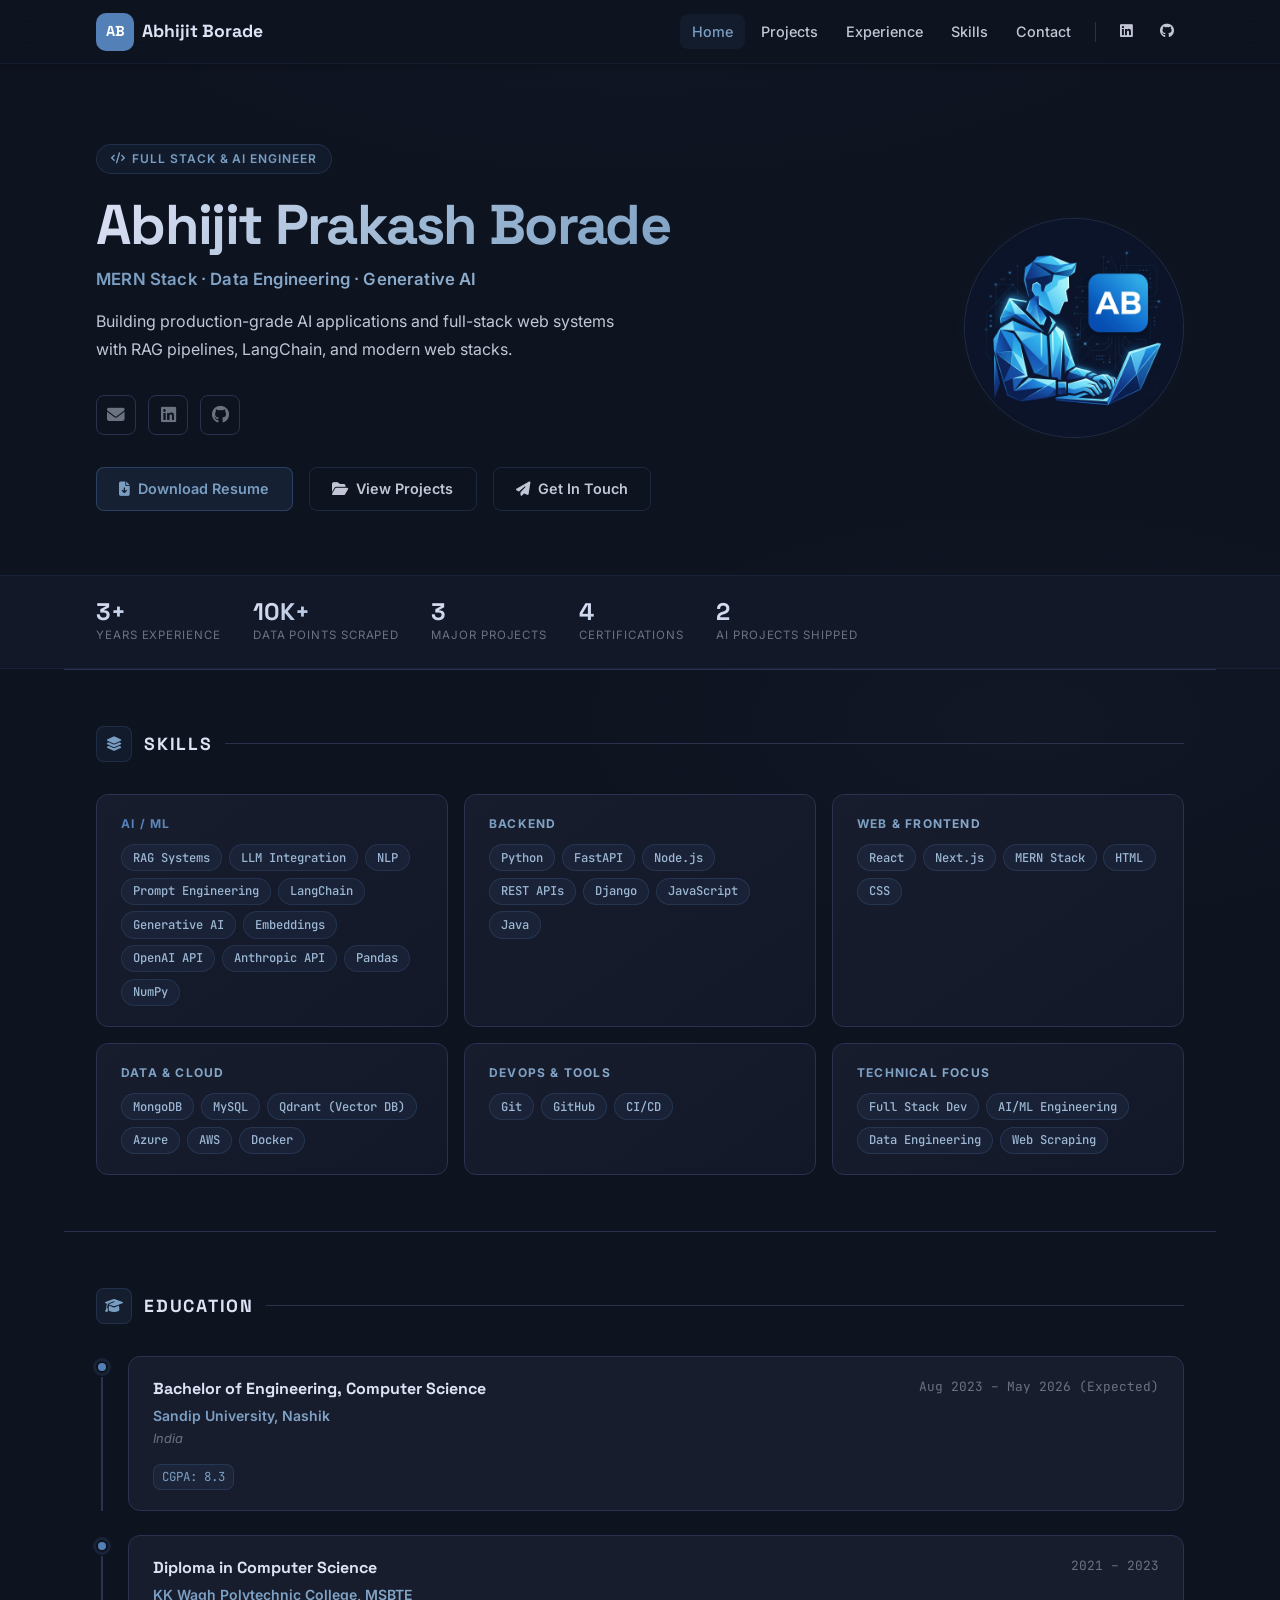
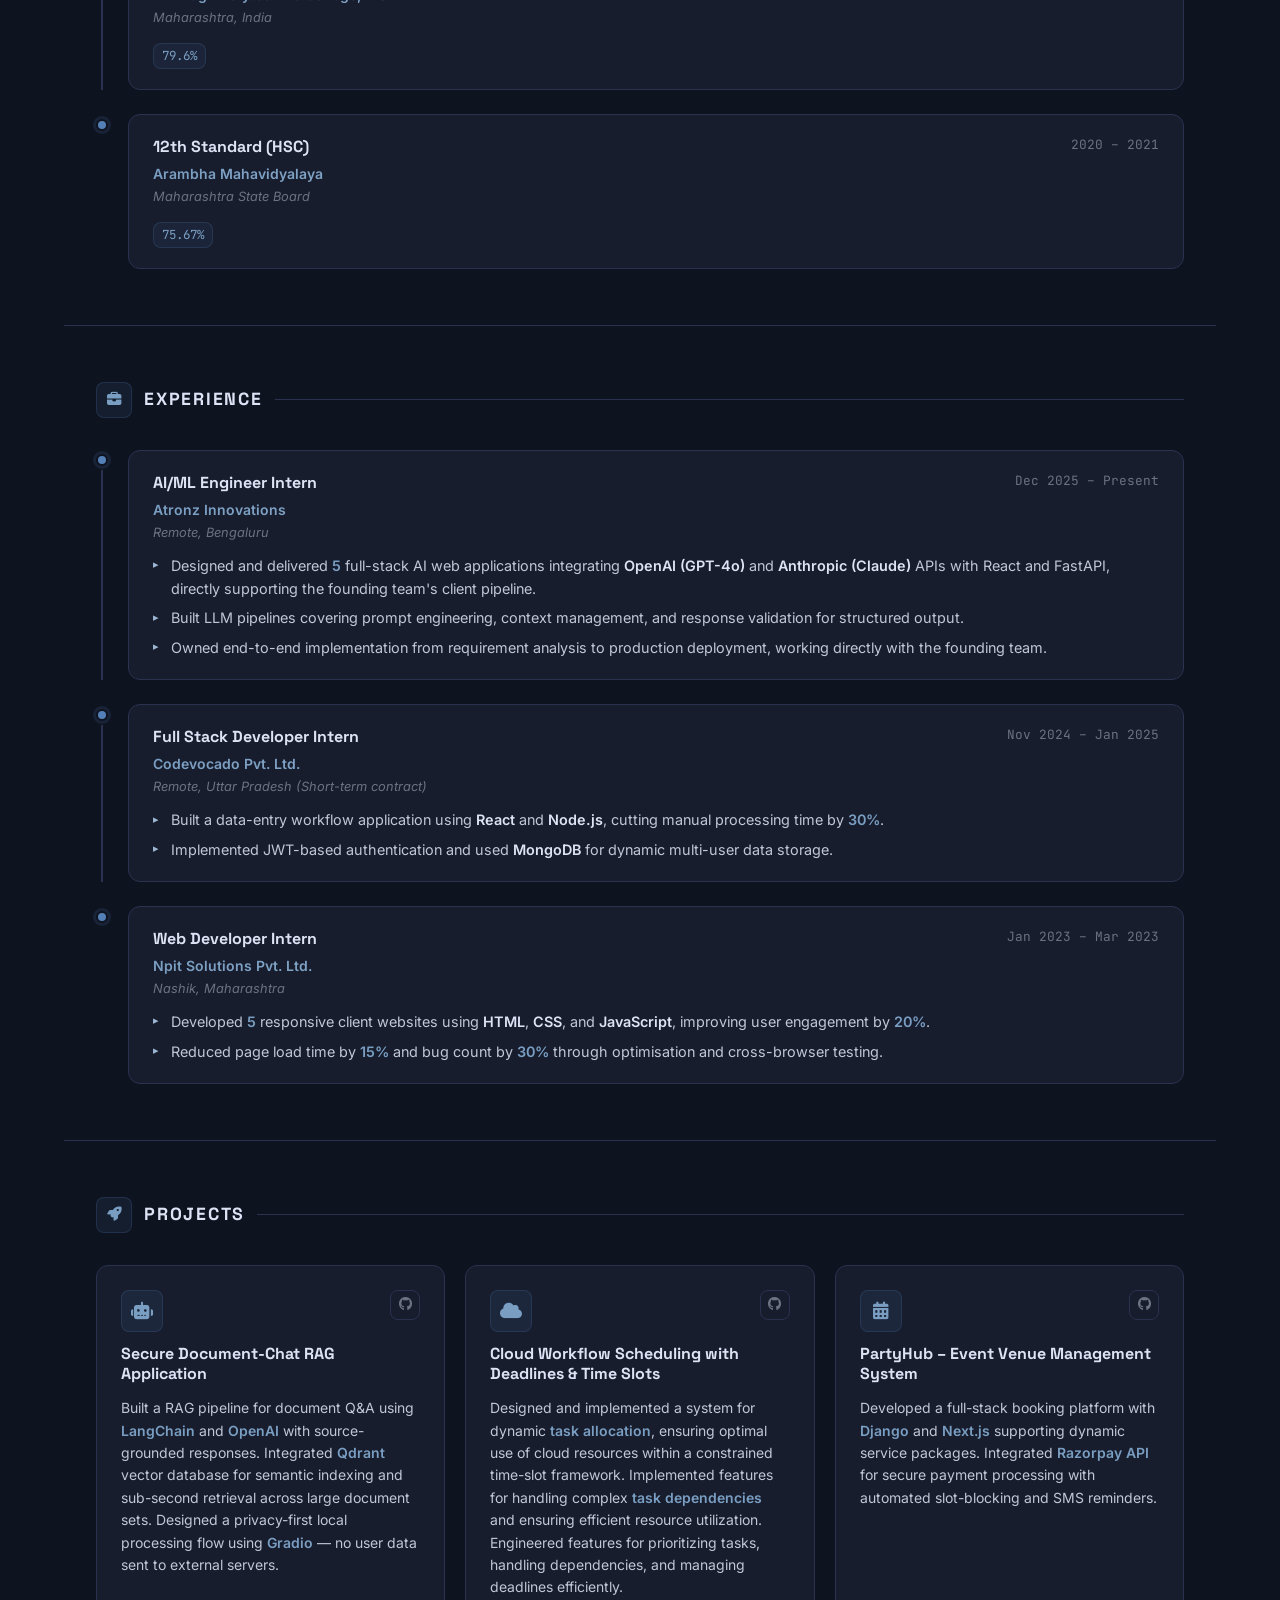
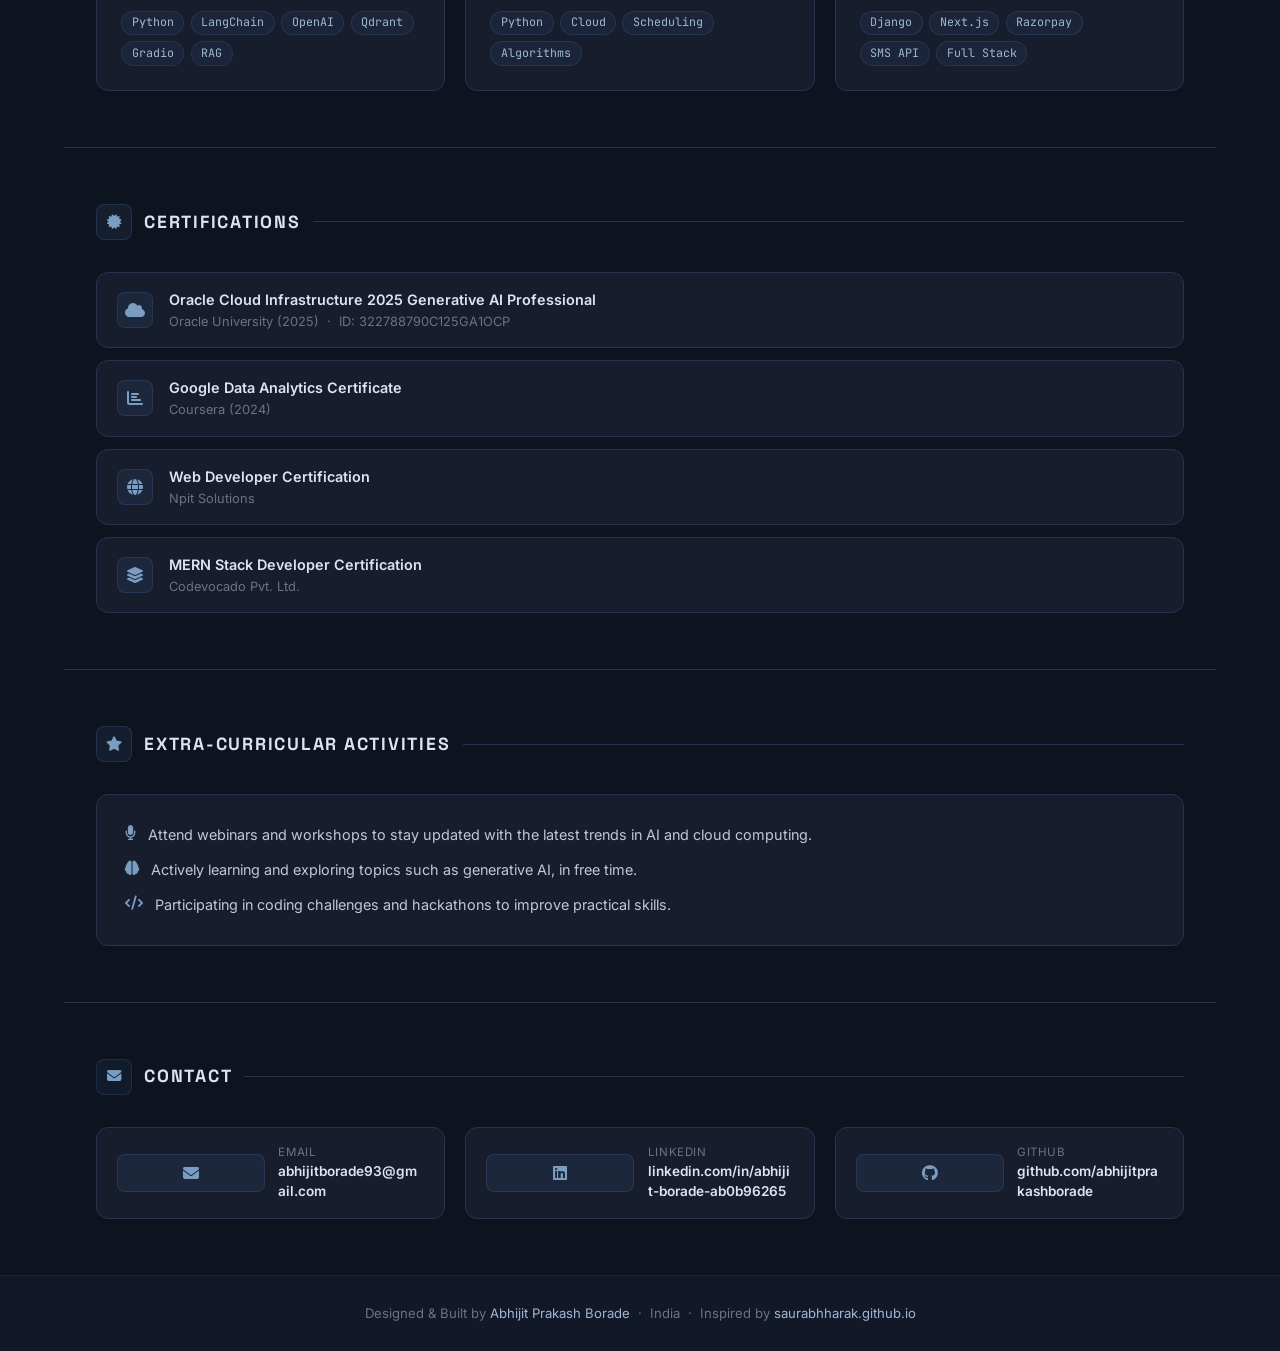
==== commit 1679ed0f: "Initial commit - portfolio updated" ====
--- a/index.html
+++ b/index.html
@@ -87,9 +87,6 @@
           <a href="https://github.com/abhijitprakashborade" target="_blank" rel="noopener" aria-label="GitHub">
             <i class="fab fa-github" aria-hidden="true"></i>
           </a>
-          <a href="tel:+919373663591" aria-label="Phone">
-            <i class="fas fa-phone" aria-hidden="true"></i>
-          </a>
         </div>
         <div class="hero-actions fade-up fade-up-5">
           <a href="assets/resume/Abhijit_Borade_Resume.pdf" download="Abhijit_Borade_Resume.pdf" class="hero-resume-btn" id="hero-download-resume">
@@ -525,13 +522,7 @@
             <div class="contact-card-value">github.com/abhijitprakashborade</div>
           </div>
         </a>
-        <a href="tel:+919373663591" class="contact-card cc-orange" id="contact-phone" aria-label="Call phone number">
-          <div class="contact-card-icon"><i class="fas fa-phone" aria-hidden="true"></i></div>
-          <div>
-            <div class="contact-card-label">Phone</div>
-            <div class="contact-card-value">+91 9373663591</div>
-          </div>
-        </a>
+
       </div>
     </section>
 
--- a/assets/css/style.css
+++ b/assets/css/style.css
@@ -820,8 +820,8 @@
 /* ─── Contact Section ───────────────────────────────── */
 .contact-grid {
   display: grid;
-  grid-template-columns: repeat(auto-fill, minmax(260px, 1fr));
-  gap: 1rem;
+  grid-template-columns: repeat(auto-fit, minmax(300px, 1fr));
+  gap: 1.25rem;
 }
 .contact-card {
   display: flex;
@@ -862,8 +862,8 @@
   font-size: 0.85rem;
   font-weight: 600;
   color: var(--text-bright);
-  overflow-wrap: break-word;
-  word-break: break-all;
+  overflow-wrap: anywhere;
+  word-break: normal;
   white-space: normal;
 }
 
@@ -979,12 +979,10 @@
 
   .projects-grid { grid-template-columns: 1fr; }
   .skills-grid { grid-template-columns: 1fr; }
-  .contact-grid { grid-template-columns: 1fr 1fr; }
   .contact-card-value { font-size: 0.8rem; }
 }
 
 @media (max-width: 420px) {
-  .contact-grid { grid-template-columns: 1fr; }
   .hero-actions { flex-direction: column; }
   .hero-resume-btn, .hero-contact-btn { width: 100%; justify-content: center; }
 }
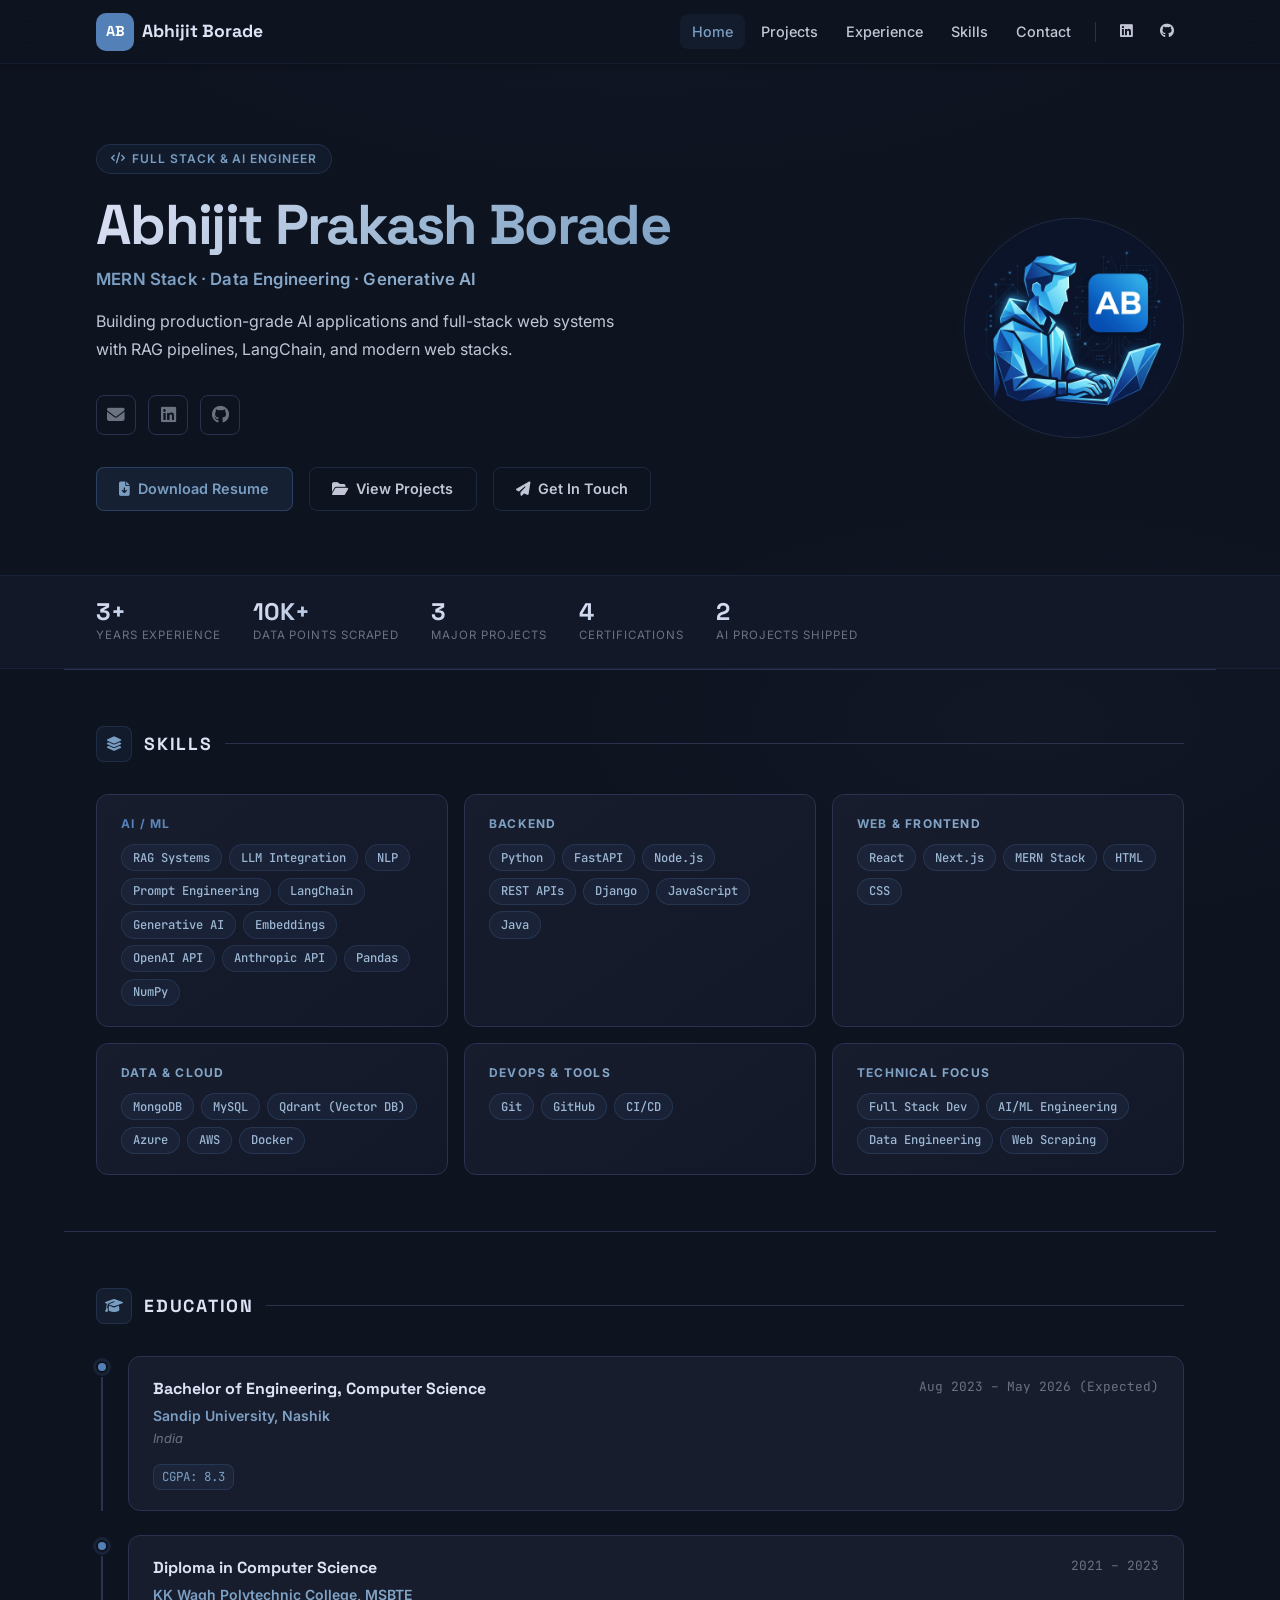
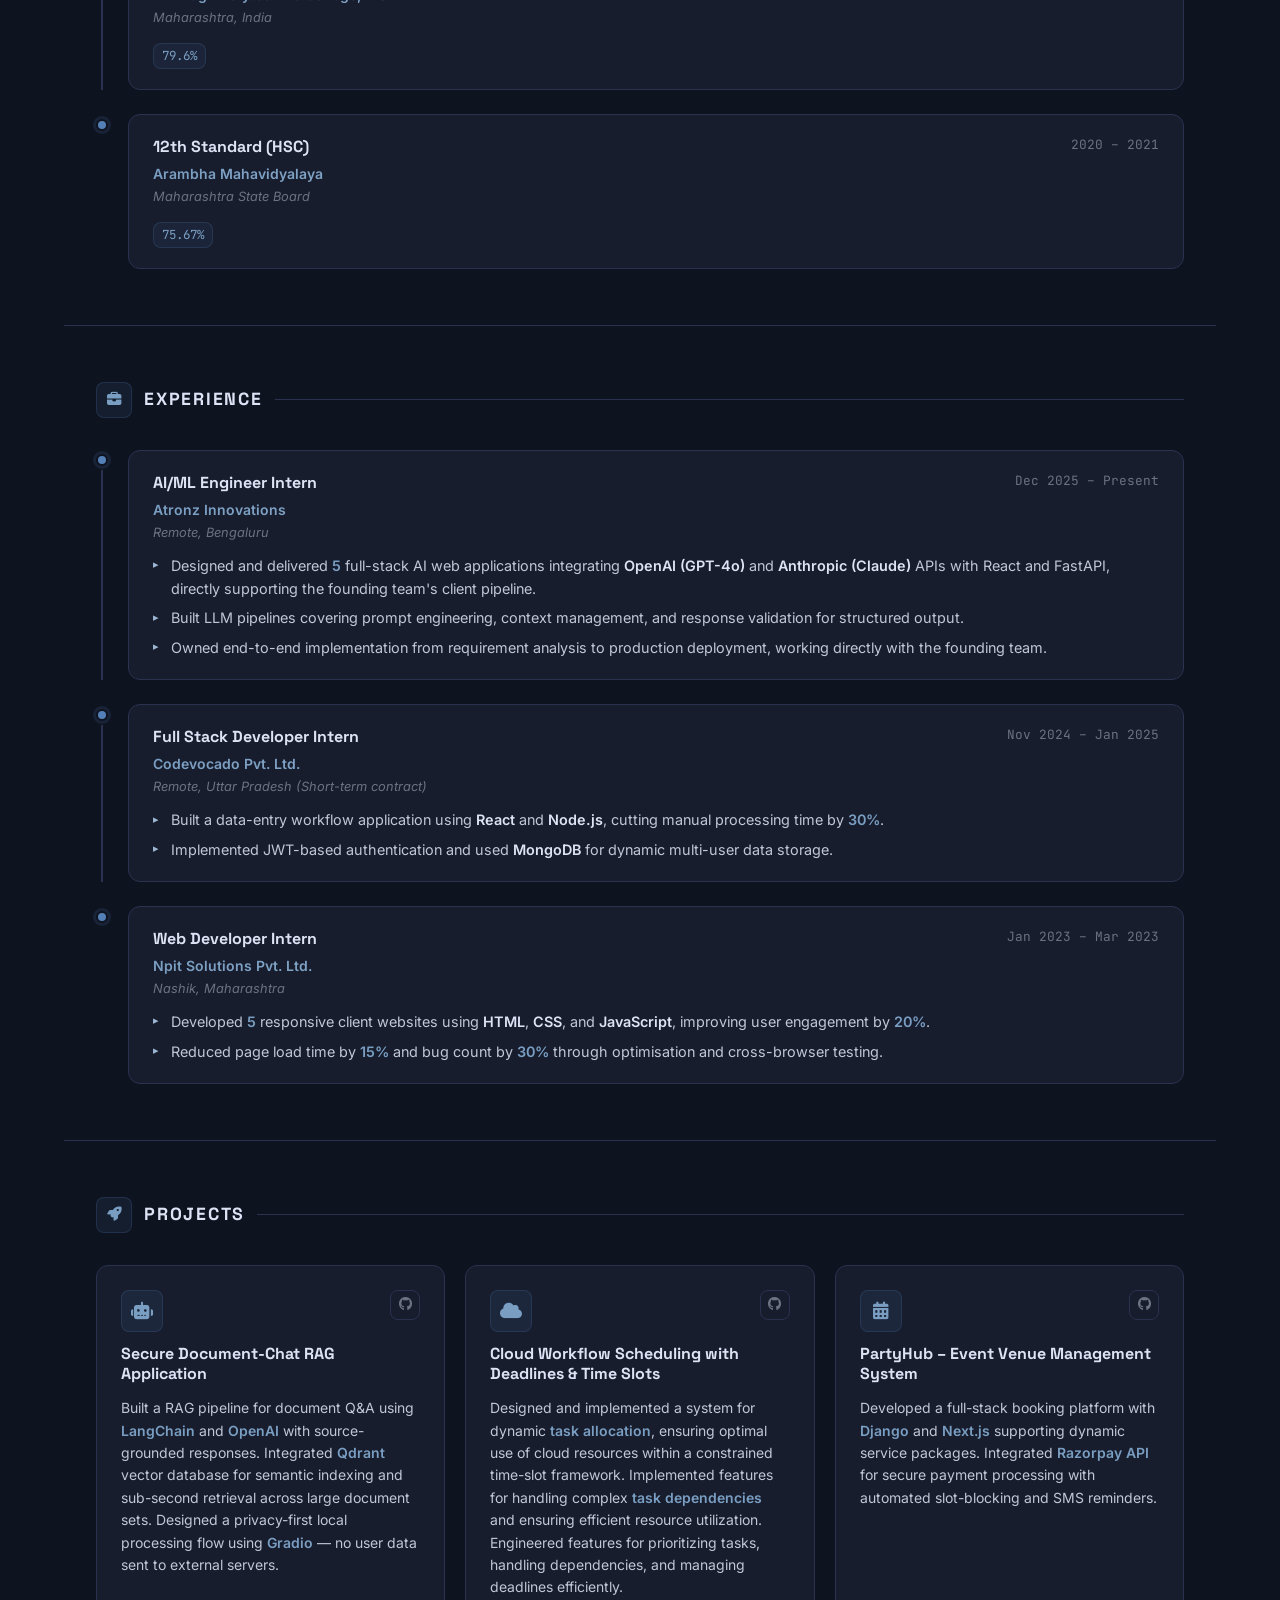
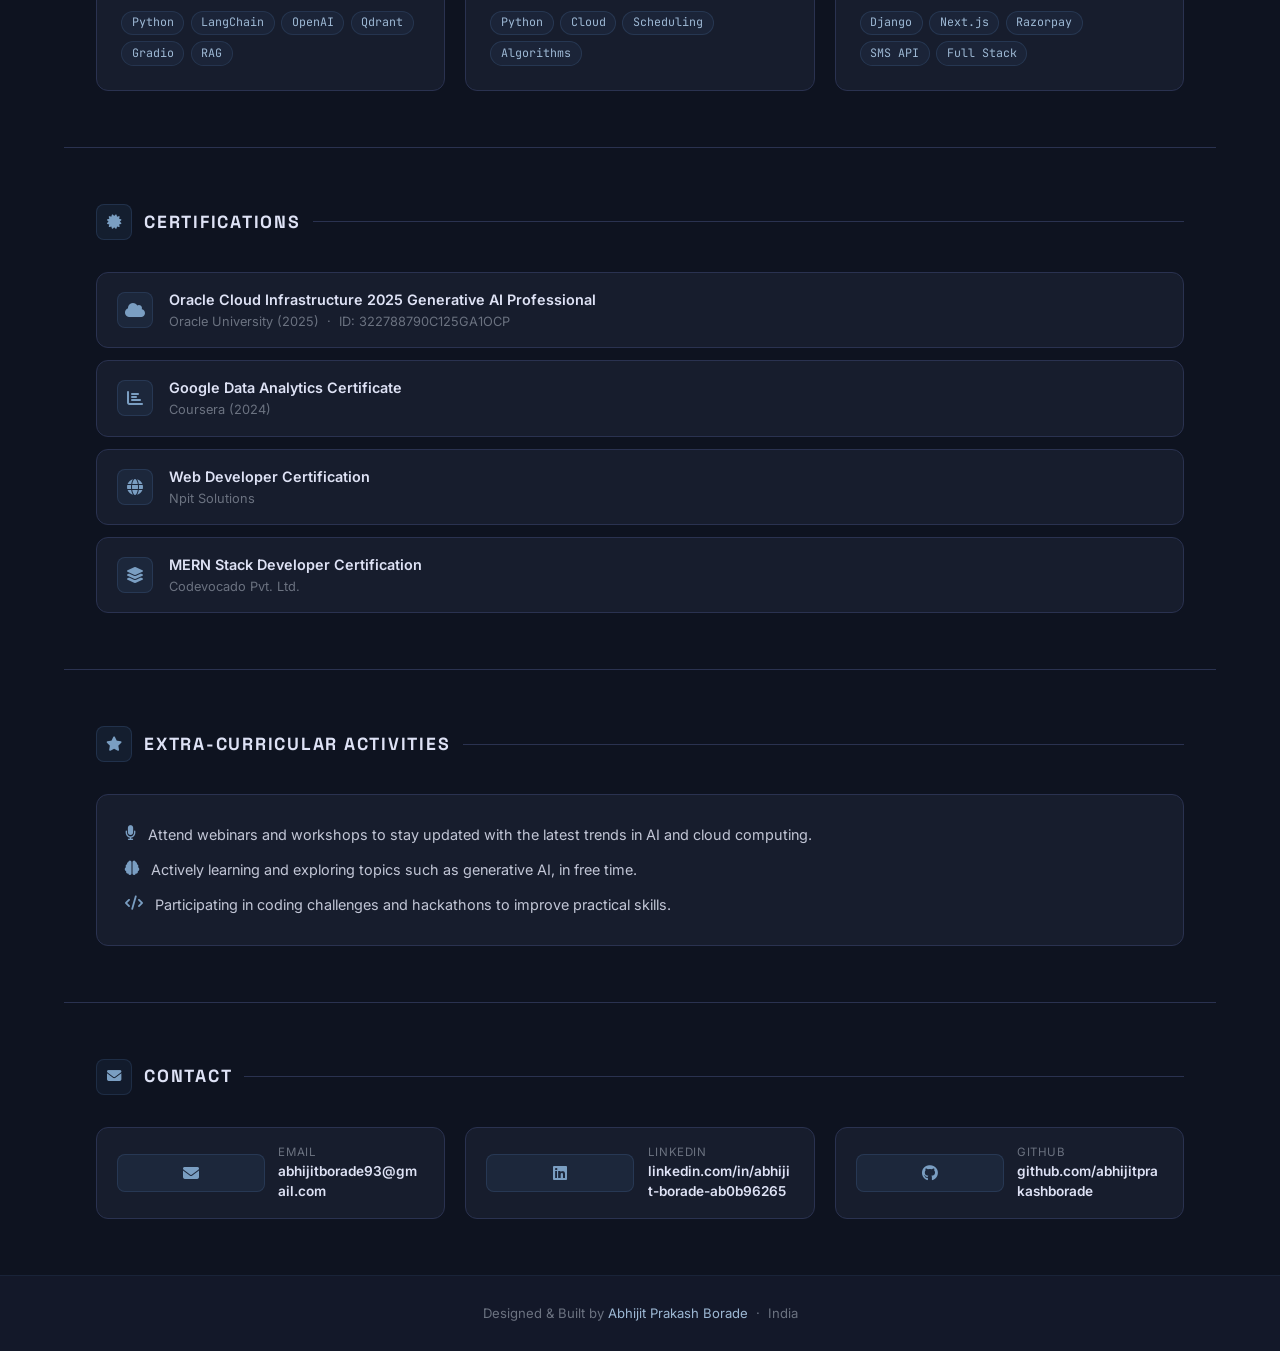
==== commit eee83edc: "Remove attribution from footer" ====
--- a/index.html
+++ b/index.html
@@ -530,10 +530,7 @@
 
   <!-- Footer -->
   <footer class="site-footer" role="contentinfo">
-    <p>
-      Designed &amp; Built by <a href="index.html">Abhijit Prakash Borade</a> &nbsp;·&nbsp; India
-      &nbsp;·&nbsp; Inspired by <a href="https://saurabhharak.github.io/portfolio/" target="_blank" rel="noopener">saurabhharak.github.io</a>
-    </p>
+    <p>Designed &amp; Built by <a href="index.html">Abhijit Prakash Borade</a> &nbsp;·&nbsp; India</p>
   </footer>
 
   <!-- Scroll-into-view animation observer -->
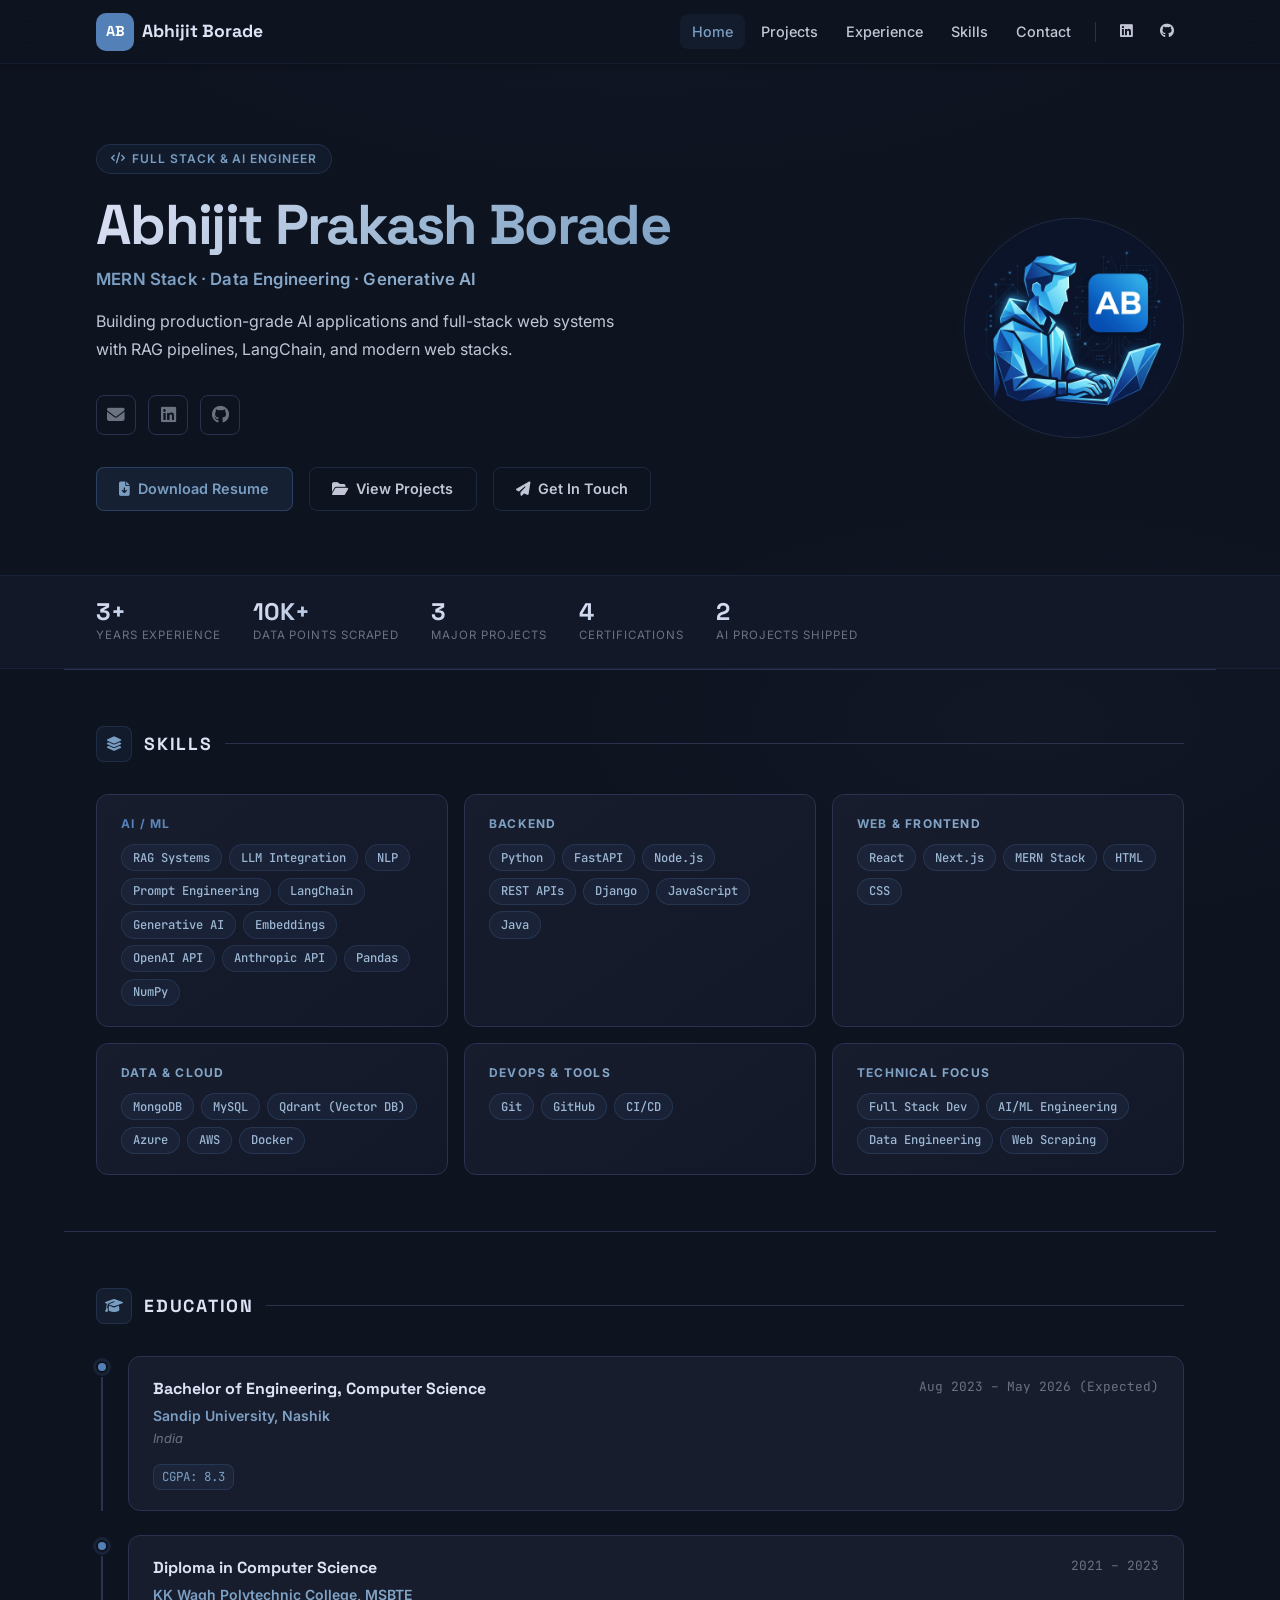
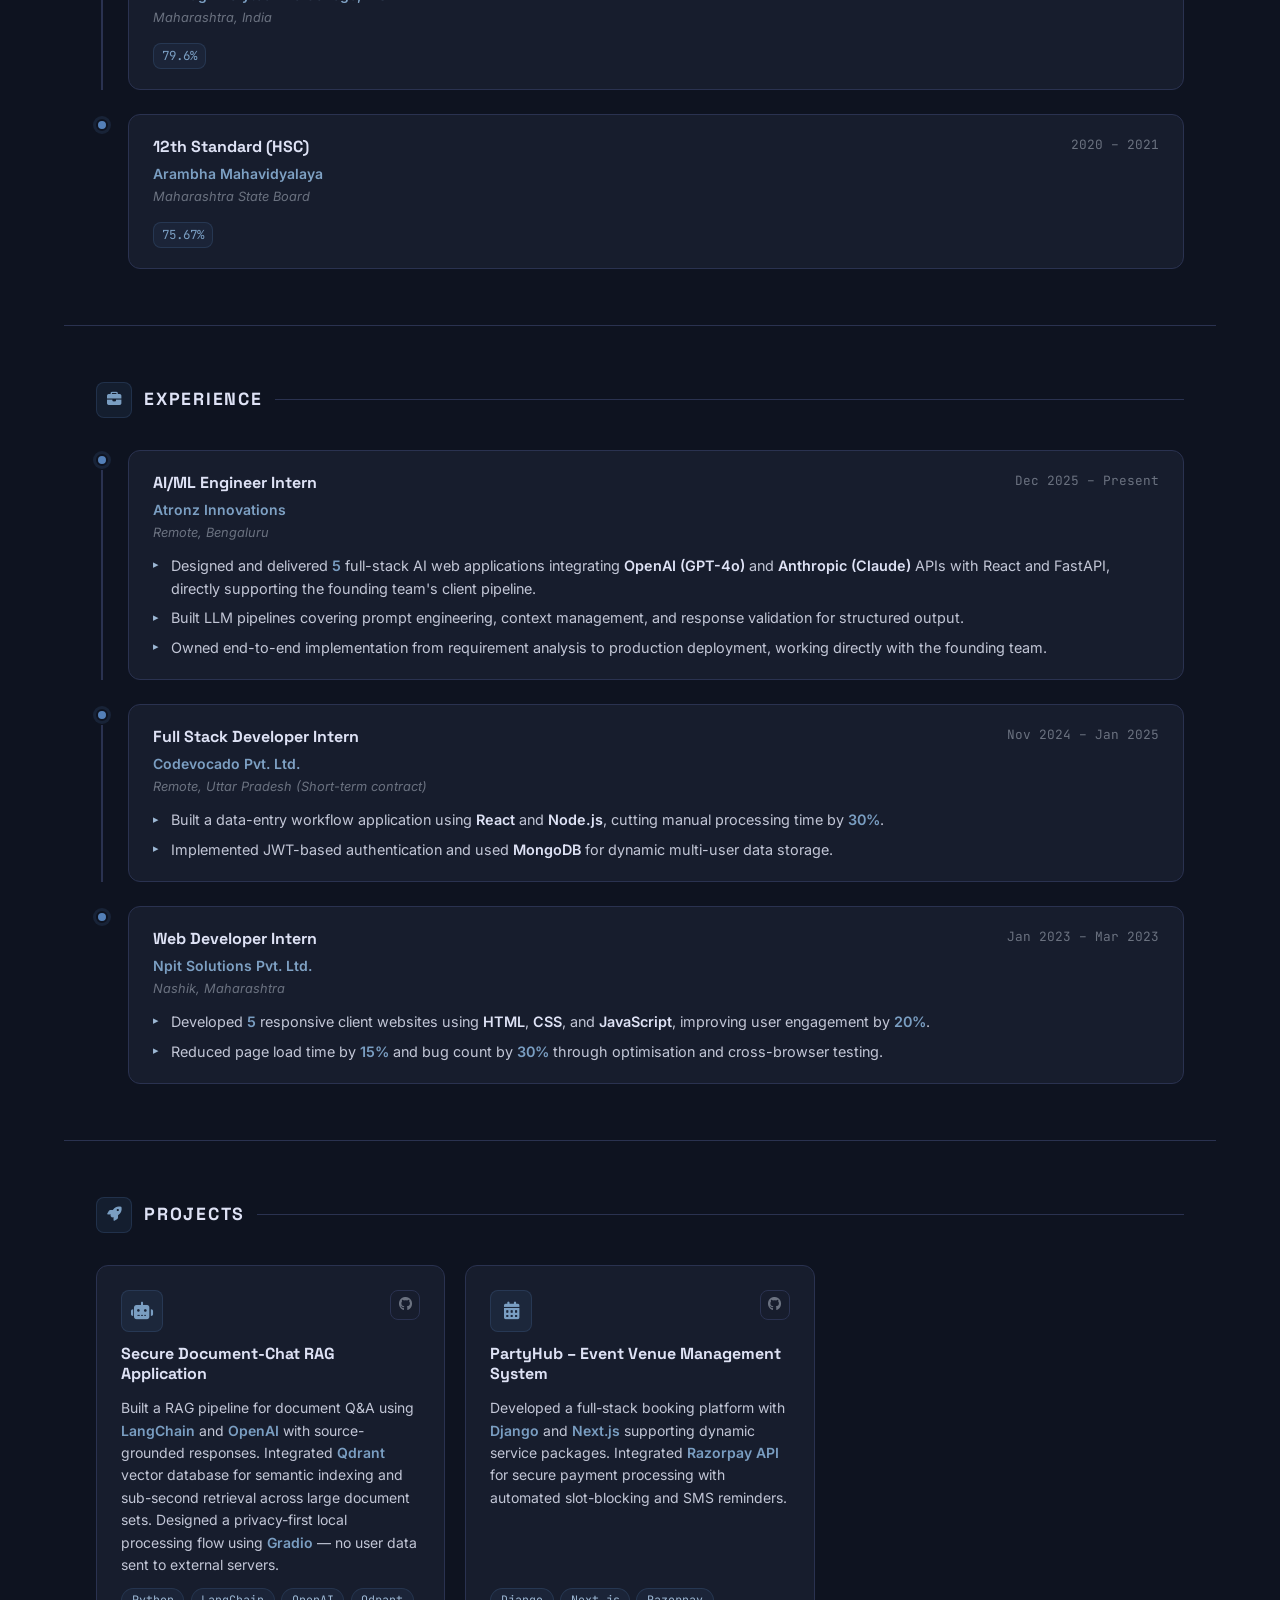
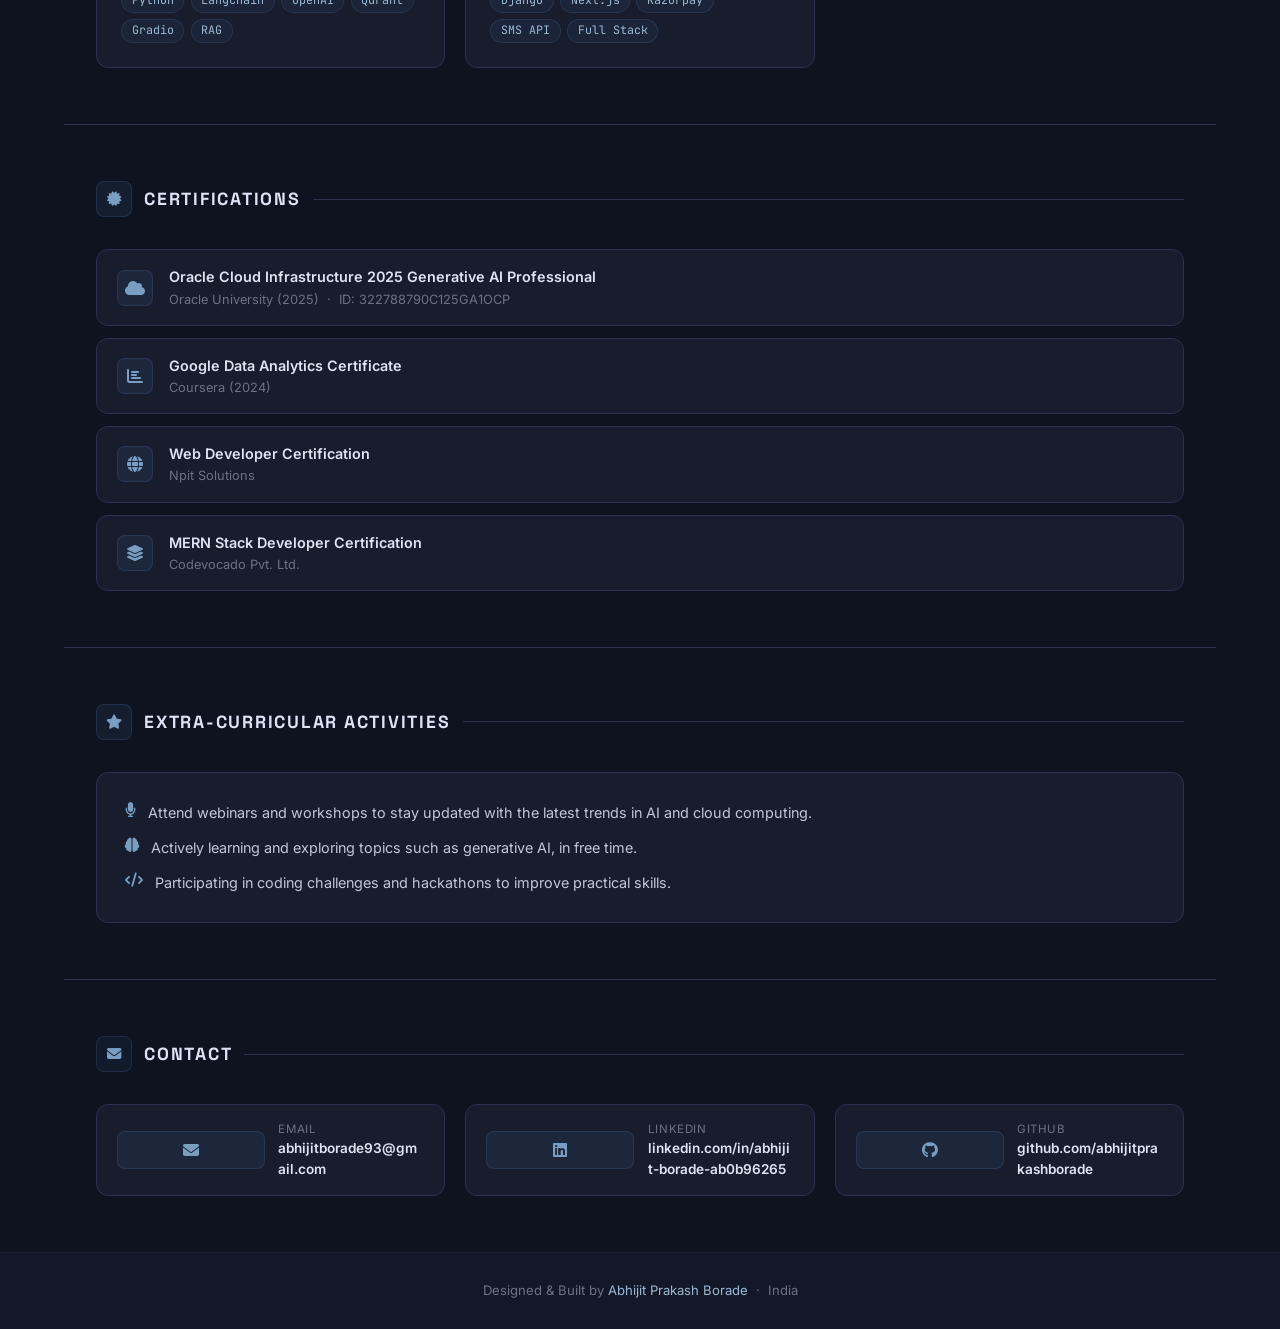
==== commit 9bca91ba: "Fix mobile hero layout and remove Cloud project from index.html" ====
--- a/index.html
+++ b/index.html
@@ -358,7 +358,7 @@
           <div class="project-card-header">
             <div class="project-icon"><i class="fas fa-robot" aria-hidden="true"></i></div>
             <div class="project-links">
-              <a href="https://github.com/abhijitprakashborade/RAG-App" target="_blank" rel="noopener" class="project-link" aria-label="GitHub Repository">
+              <a href="https://github.com/abhijitprakashborade/Secure-Document-Chat-RAG-App" target="_blank" rel="noopener" class="project-link" aria-label="GitHub Repository">
                 <i class="fab fa-github" aria-hidden="true"></i>
               </a>
             </div>
@@ -374,27 +374,6 @@
             <span class="project-tag">Qdrant</span>
             <span class="project-tag">Gradio</span>
             <span class="project-tag">RAG</span>
-          </div>
-        </article>
-
-        <article class="project-card c-purple" aria-label="Cloud Workflow Scheduling with Deadlines and Time Slots">
-          <div class="project-card-header">
-            <div class="project-icon"><i class="fas fa-cloud" aria-hidden="true"></i></div>
-            <div class="project-links">
-              <a href="https://github.com/abhijitborade" target="_blank" rel="noopener" class="project-link" aria-label="GitHub Repository">
-                <i class="fab fa-github" aria-hidden="true"></i>
-              </a>
-            </div>
-          </div>
-          <h3 class="project-name">Cloud Workflow Scheduling with Deadlines & Time Slots</h3>
-          <p class="project-desc">
-            Designed and implemented a system for dynamic <strong>task allocation</strong>, ensuring optimal use of cloud resources within a constrained time-slot framework. Implemented features for handling complex <strong>task dependencies</strong> and ensuring efficient resource utilization. Engineered features for prioritizing tasks, handling dependencies, and managing deadlines efficiently.
-          </p>
-          <div class="project-tags">
-            <span class="project-tag">Python</span>
-            <span class="project-tag">Cloud</span>
-            <span class="project-tag">Scheduling</span>
-            <span class="project-tag">Algorithms</span>
           </div>
         </article>
 
--- a/assets/css/style.css
+++ b/assets/css/style.css
@@ -964,11 +964,14 @@
 
   .hero-section {
     grid-template-columns: 1fr;
-    padding: 3rem 1.25rem 2.5rem;
+    padding: 2rem 1.25rem 2rem;
     text-align: center;
+    gap: 1.5rem;
   }
-  .hero-section > *:last-child { order: -1; }
-  .hero-avatar { width: 150px; height: 150px; margin: 0 auto; }
+  .hero-content { order: 2; }
+  .hero-avatar-wrap { order: 1; }
+  .hero-avatar { width: 130px; height: 130px; margin: 0 auto; }
+  .hero-avatar-glow { display: none; }
   .hero-social { justify-content: center; }
   .hero-actions { justify-content: center; }
   .hero-tagline { margin-left: auto; margin-right: auto; }
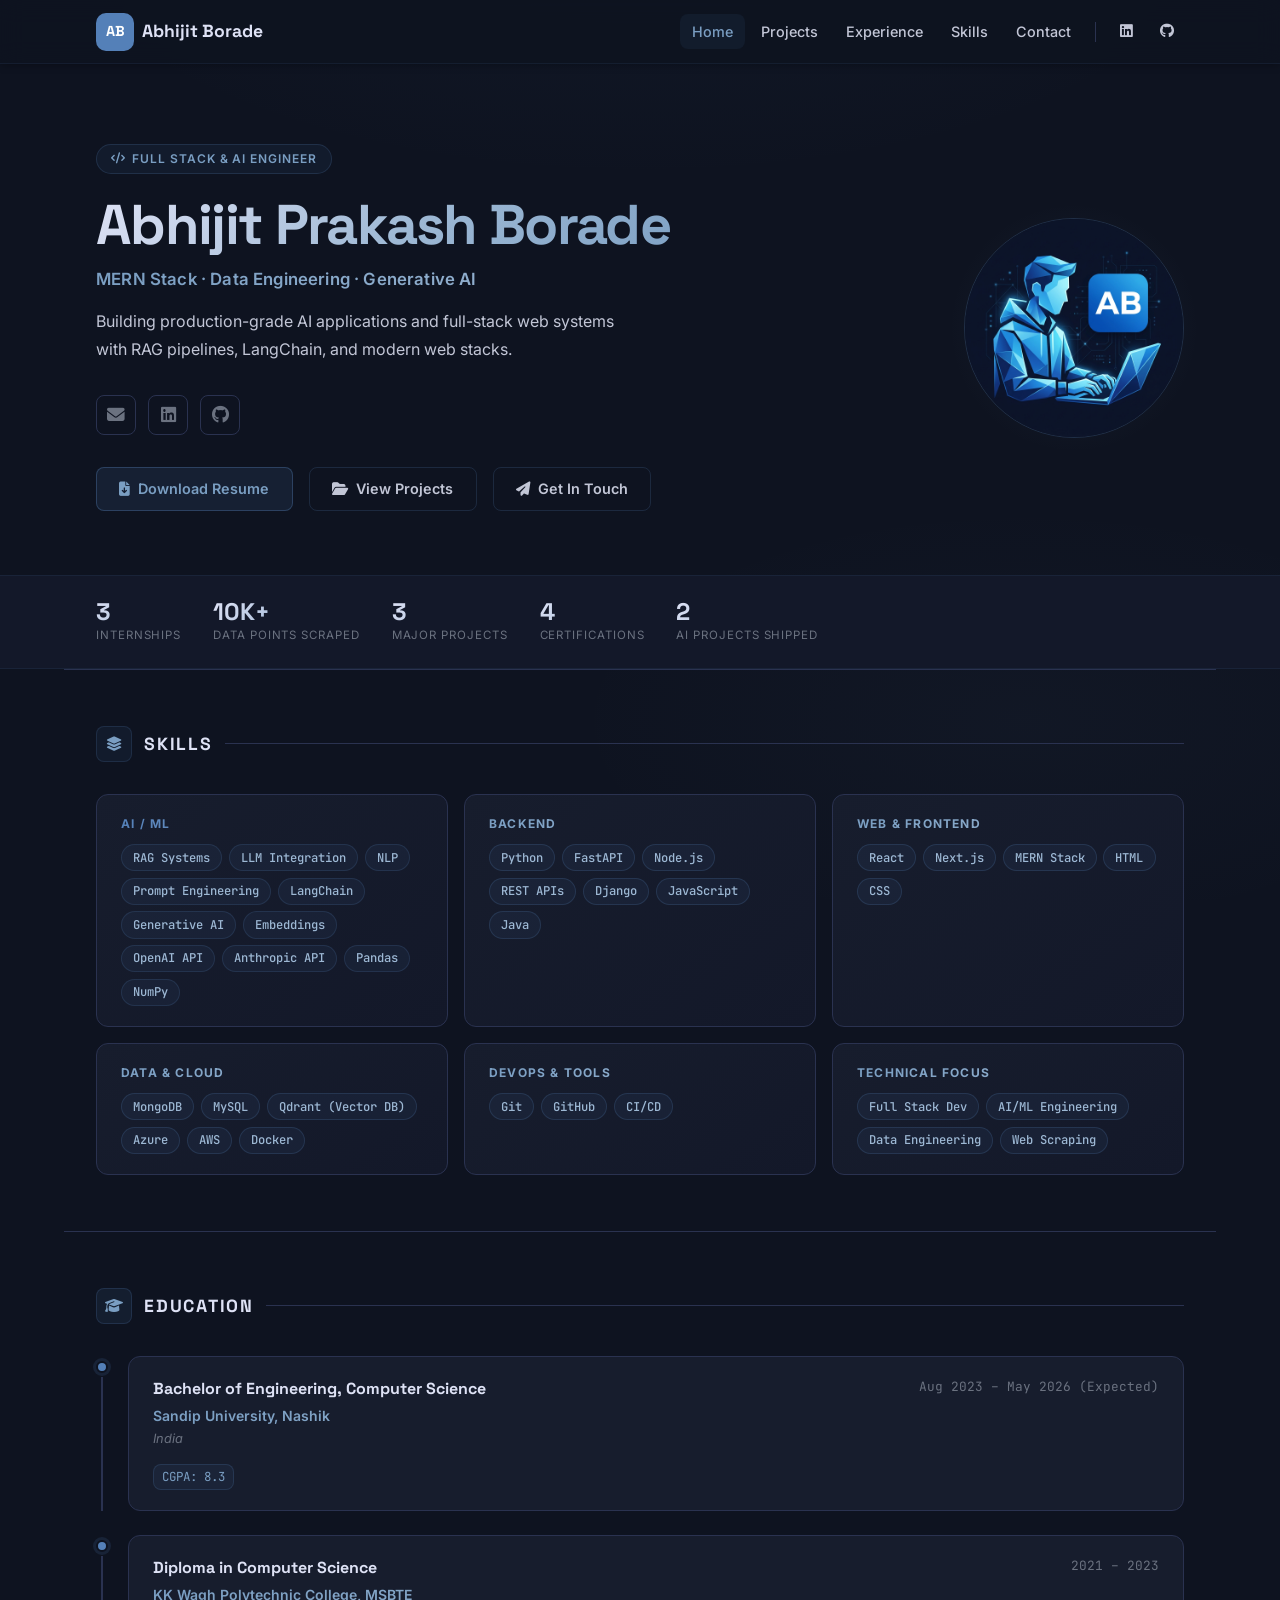
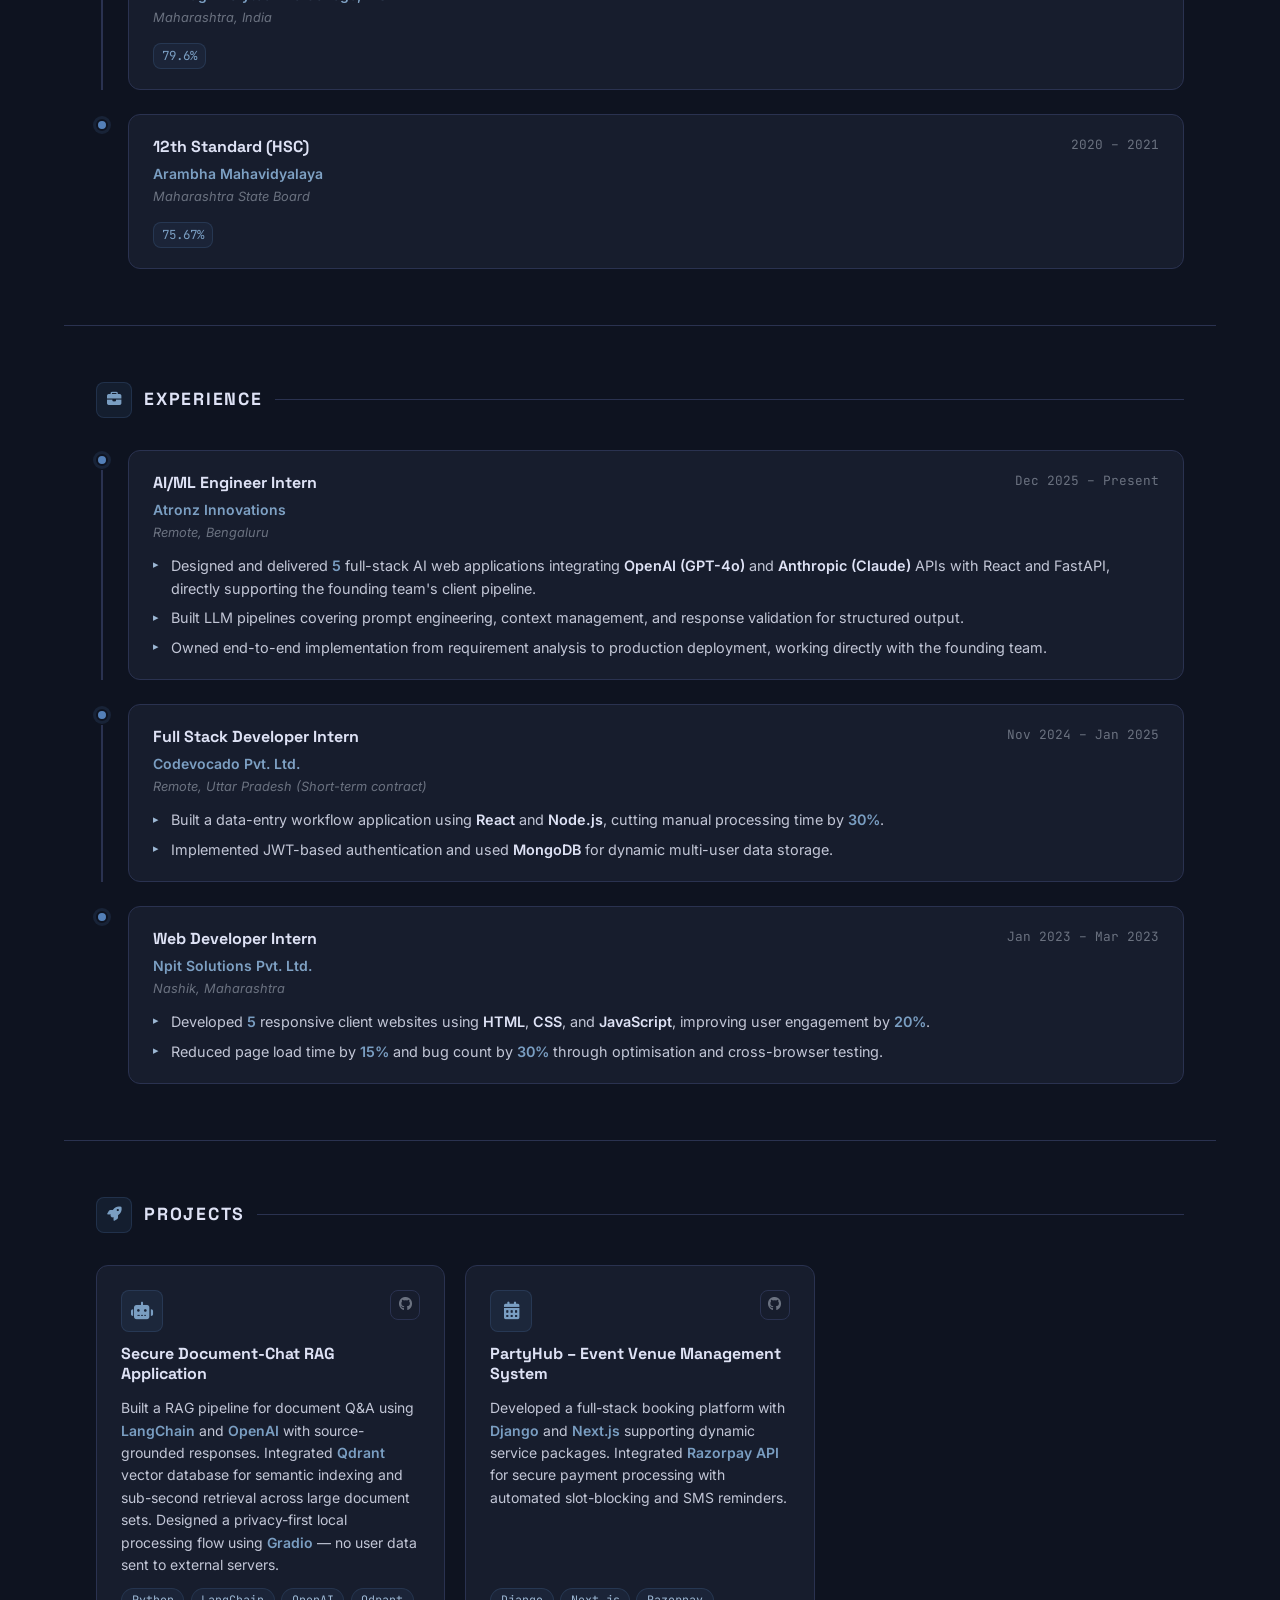
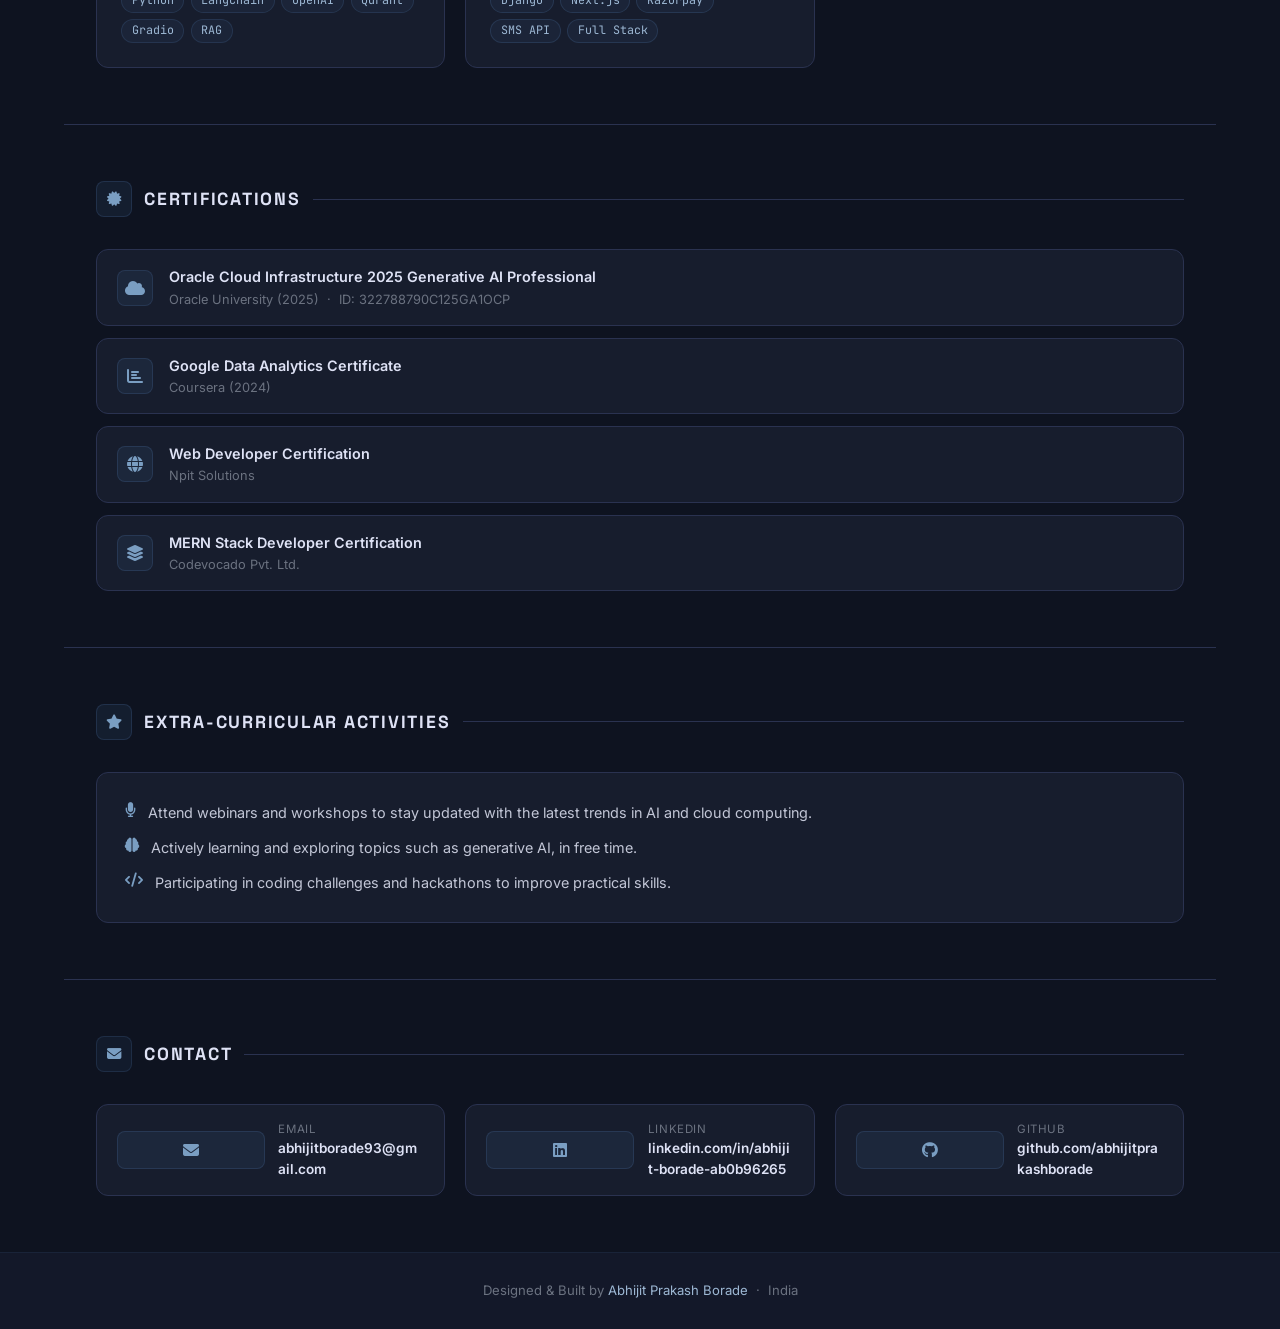
==== commit e680b581: "Update stats strip: change Years Experience to Internships to reflect fresher background" ====
--- a/index.html
+++ b/index.html
@@ -110,8 +110,8 @@
     <div class="stats-strip">
       <div class="stats-inner">
         <div class="stat-item">
-          <span class="stat-value stat-blue">3+</span>
-          <span class="stat-label">Years Experience</span>
+          <span class="stat-value stat-blue">3</span>
+          <span class="stat-label">Internships</span>
         </div>
         <div class="stat-item">
           <span class="stat-value stat-teal">10K+</span>
--- a/assets/css/style.css
+++ b/assets/css/style.css
@@ -938,6 +938,13 @@
 
 /* ─── Responsive ────────────────────────────────────── */
 @media (max-width: 768px) {
+  /* Disable animations on mobile — prevents blank dark page on load */
+  .fade-up, .fade-up-1, .fade-up-2, .fade-up-3, .fade-up-4, .fade-up-5 {
+    animation: none !important;
+    opacity: 1 !important;
+    transform: none !important;
+  }
+
   .nav-toggle-label { display: flex; }
 
   .nav-links {
@@ -945,19 +952,39 @@
     top: var(--nav-h);
     left: 0; right: 0;
     background: var(--bg-surface);
-    border-bottom: 1px solid var(--border);
+    border-bottom: 1px solid transparent;
     flex-direction: column;
     align-items: flex-start;
-    padding: 1rem;
+    padding: 0;
     gap: 0.25rem;
     max-height: 0;
     overflow: hidden;
-    transition: max-height 0.35s ease, padding 0.35s ease;
+    opacity: 0;
+    visibility: hidden;
+    pointer-events: none;
+    z-index: 1000;
+    transition: max-height 0.35s ease, padding 0.35s ease, border-color 0.35s ease, opacity 0.35s ease, visibility 0.35s ease;
     margin-left: 0;
   }
   .nav-toggle-checkbox:checked ~ .nav-links {
     max-height: 400px;
     padding: 1rem;
+    border-bottom-color: var(--border);
+    opacity: 1;
+    visibility: visible;
+    pointer-events: auto;
+  }
+  /* Hamburger to X animation */
+  .nav-toggle-checkbox:checked ~ .nav-toggle-label span {
+    background: transparent;
+  }
+  .nav-toggle-checkbox:checked ~ .nav-toggle-label span::before {
+    transform: rotate(45deg);
+    top: 0;
+  }
+  .nav-toggle-checkbox:checked ~ .nav-toggle-label span::after {
+    transform: rotate(-45deg);
+    top: 0;
   }
   .nav-divider { display: none; }
   .nav-links li a { padding: 0.6rem 0.75rem; width: 100%; }
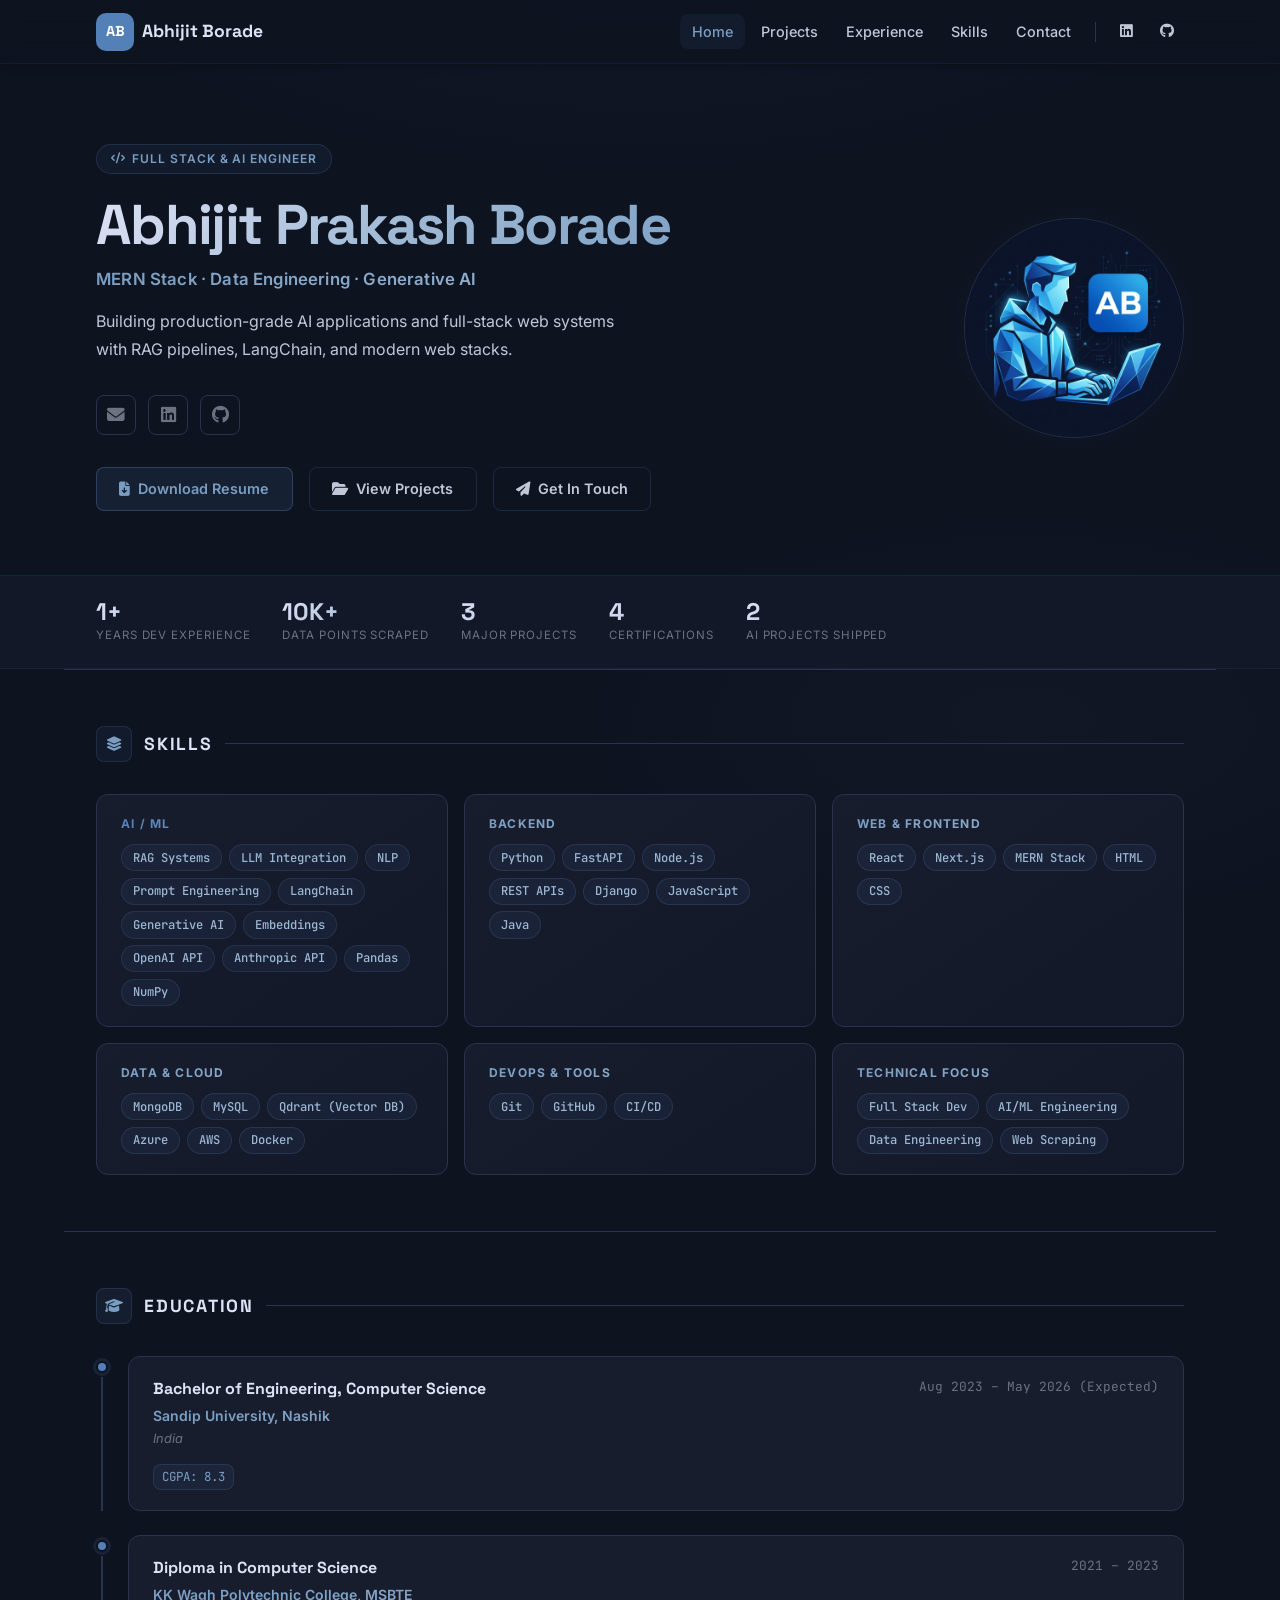
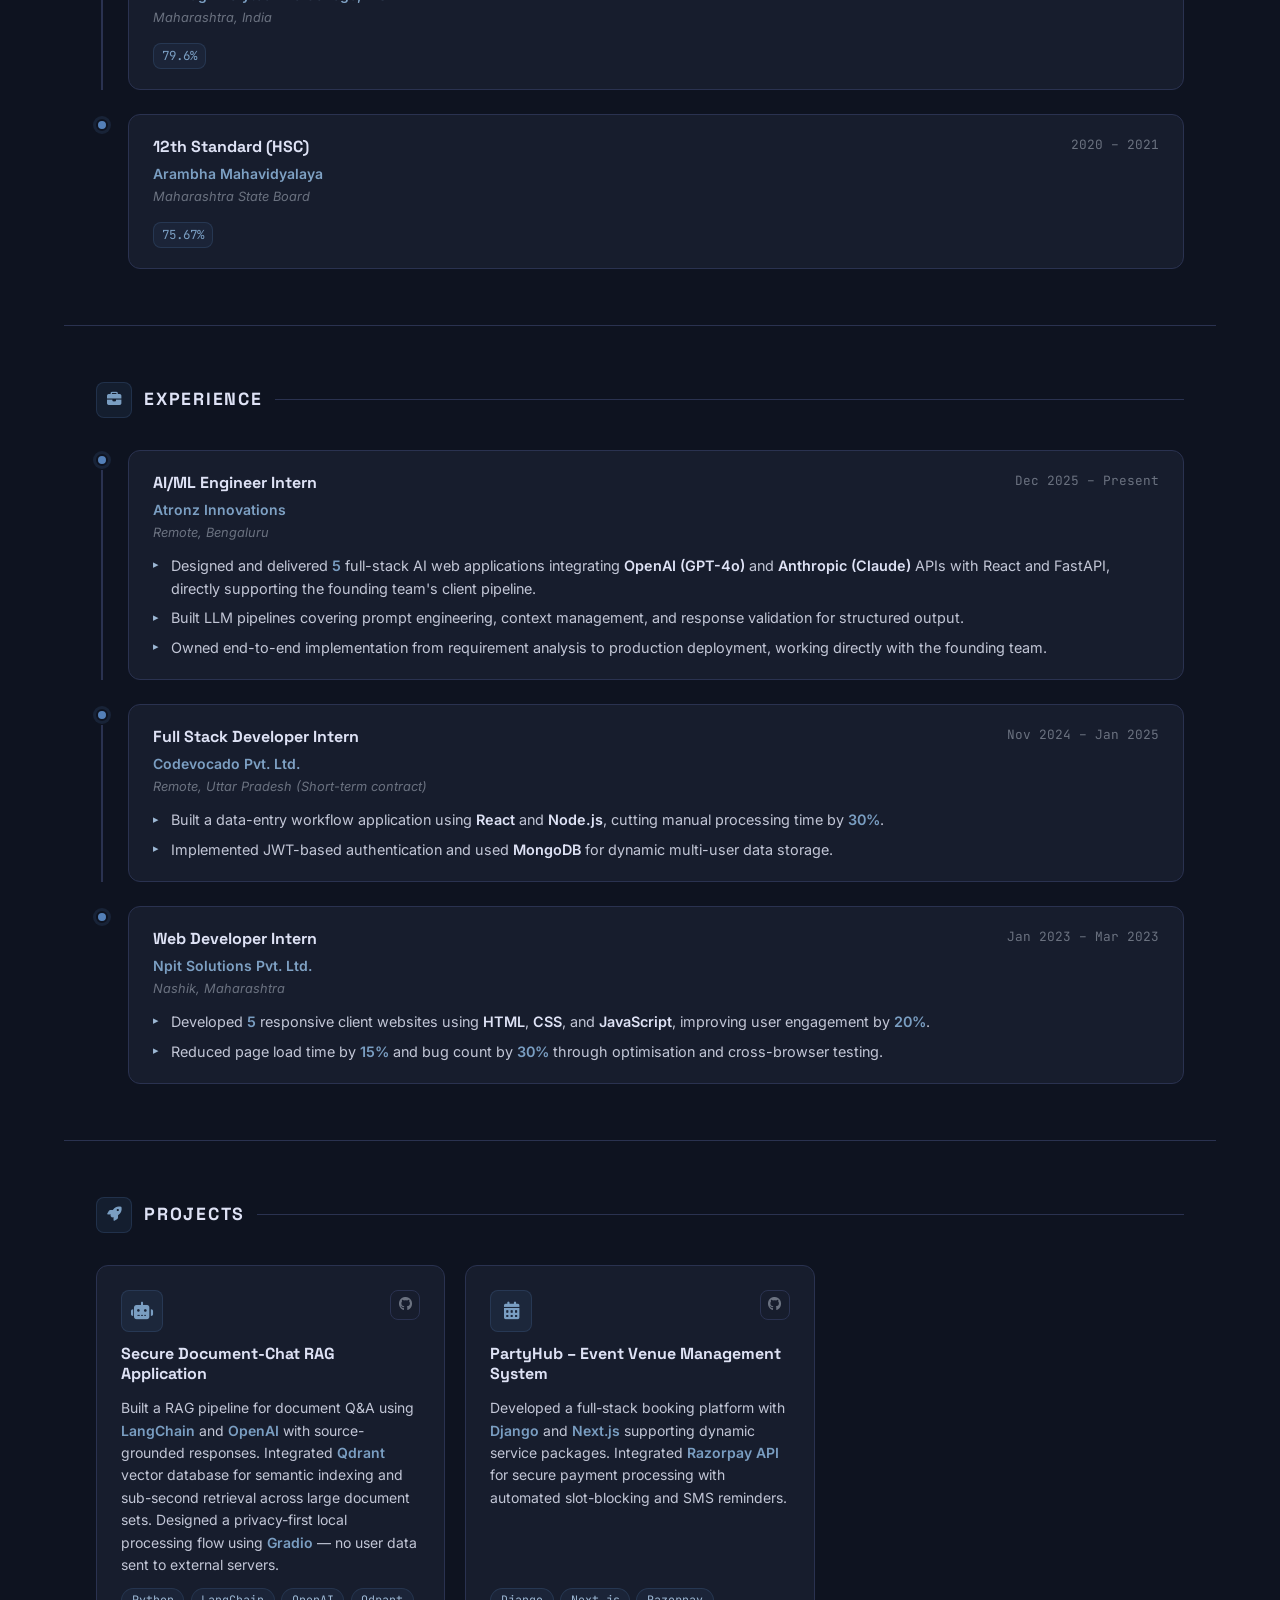
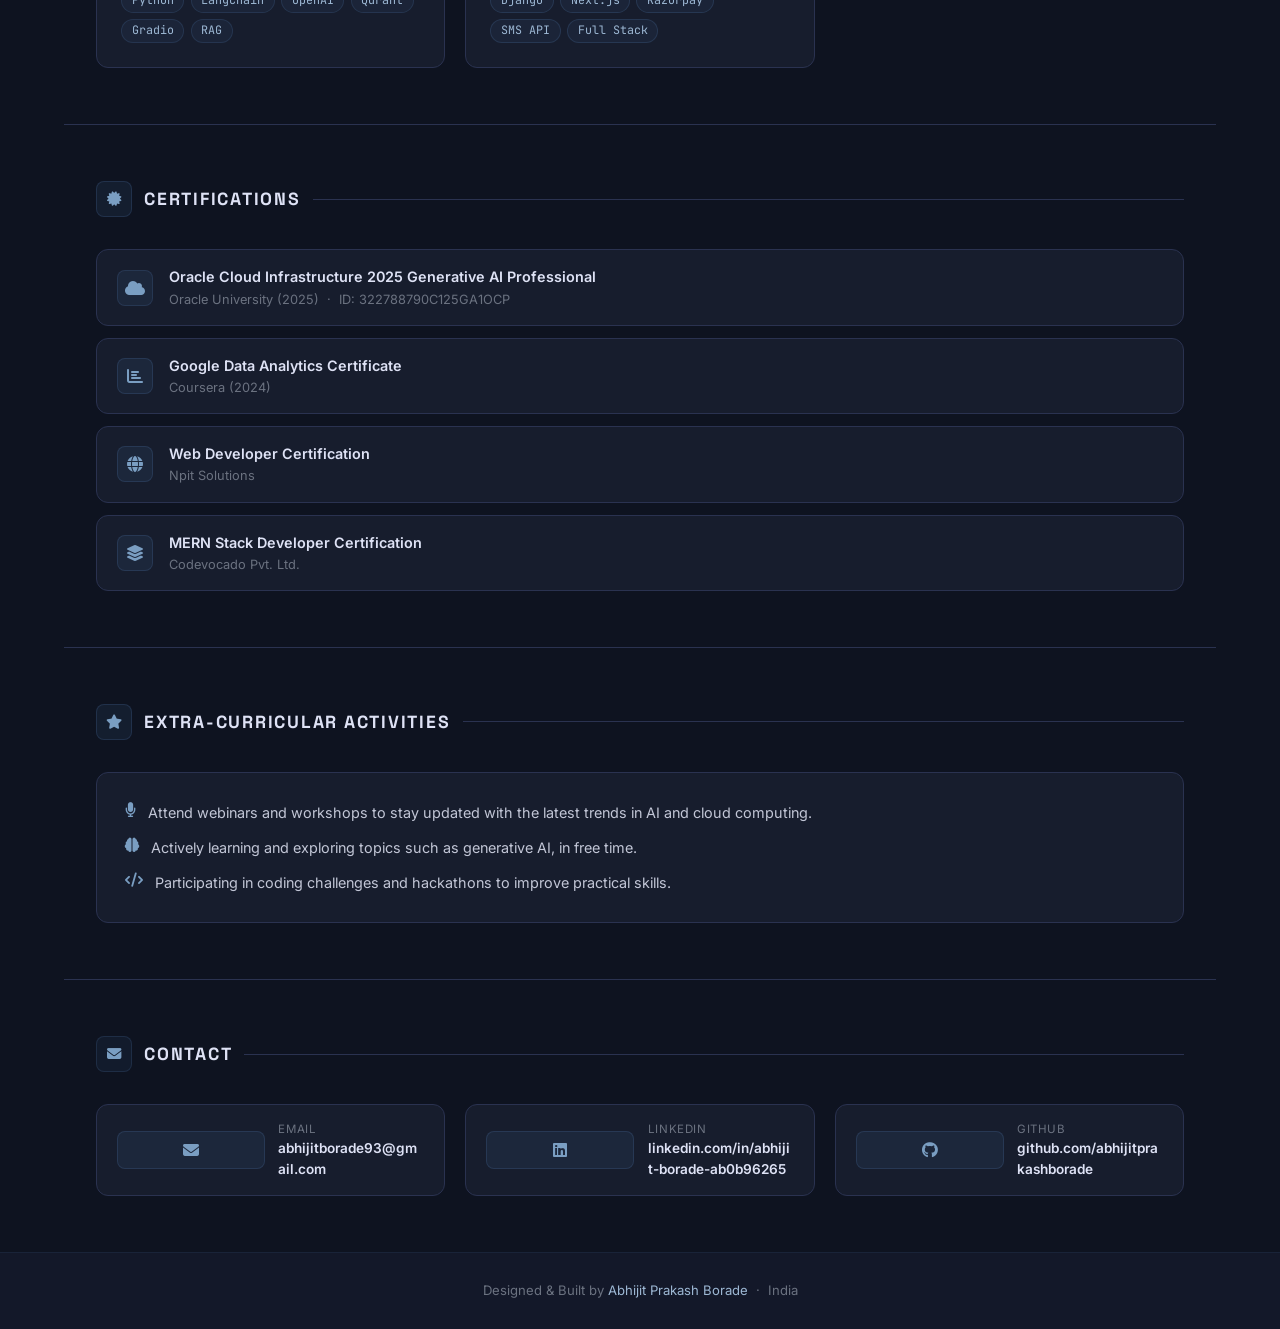
==== commit e581afdc: "Update stats strip: change Internships to 1+ Years Dev Experience" ====
--- a/index.html
+++ b/index.html
@@ -110,8 +110,8 @@
     <div class="stats-strip">
       <div class="stats-inner">
         <div class="stat-item">
-          <span class="stat-value stat-blue">3</span>
-          <span class="stat-label">Internships</span>
+          <span class="stat-value stat-blue">1+</span>
+          <span class="stat-label">Years Dev Experience</span>
         </div>
         <div class="stat-item">
           <span class="stat-value stat-teal">10K+</span>
